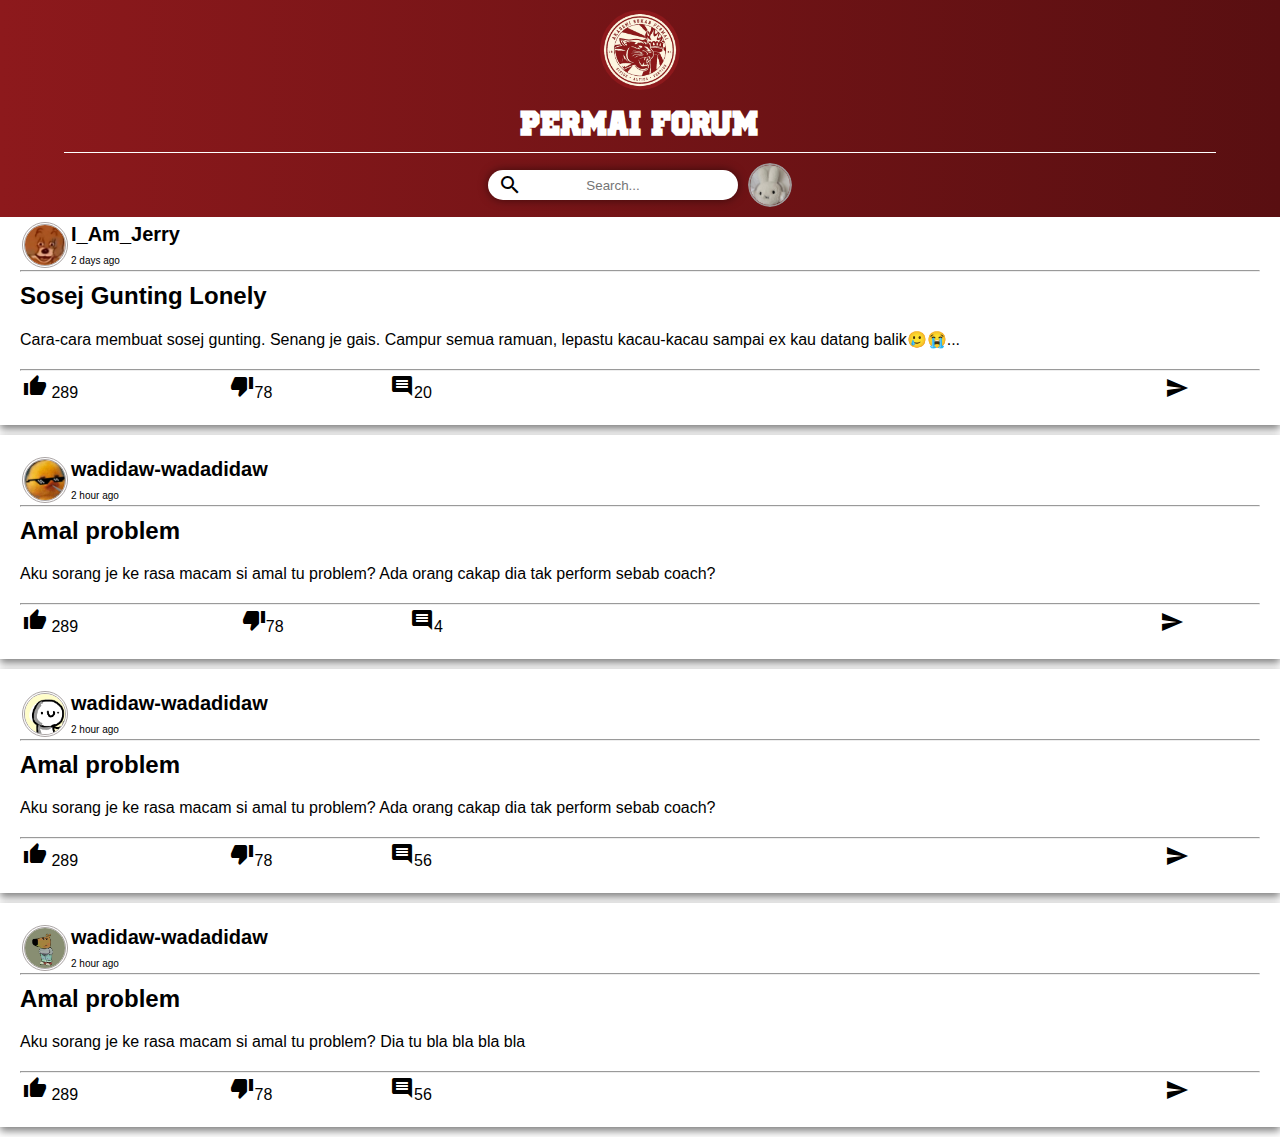
==== index.html @ 0f1b4bce "update" ====
<html>
    <head>
        <title>Akademi Sukan Permai Forum</title>
        <meta name="viewport" content="width=device-width, initial-scale=1.0">
        <meta charset="utf-8">
        <link rel="stylesheet" href="homepage.css">
        <link rel="stylesheet" href="https://fonts.googleapis.com/icon?family=Material+Icons">
    </head>
    
    <body>
        <header class="banner">

            <div class="banner_top">
                <img id="logo" src="./images/Logo Akademi Sukan Permai.png" alt="logo">
                <h1 id="site_name">Permai Forum</h1>
            </div>
            <div id="banner_divider_horizontal"></div>
            <!--div id="banner_divider_vertical"></div-->
            <div class="banner_bottom">
                <div id="banner_divider_vertical"></div>
                <i class="material-icons" id="search_icon">search</i>
                <input type="text" class="search_bar" placeholder="Search...">
                <img id="profile_pic" src="./images/profile pictures/bunny with headphones.jpg" alt="Profile Picture">
            </div>
        </header>
        
        <main class="cards">
            <div class="card">
                <div class="user_information">
                    <table>
                        <tr>
                            <td rowspan="2" colspan="1" id="user_post_icon"><img src="./images/profile pictures/jerry_what-the-fuck-face.jpg" alt="profile picture" id="user_post_icon"></td>
                            <td rowspan="1" colspan="2" id="username"><p>I_Am_Jerry</p></td>
                        </tr>
                        <tr>
                            <td rowspan="1" colspan="2" id="duration"><p>2 days ago</p></td>
                        </tr>

                    </table>
                </div>
                <hr>
                <div class="content_card">
                    <div class="topic">
                        <h2>Sosej Gunting Lonely</h2>
                    </div>
                    <div class="content">
                        <p>Cara-cara membuat sosej gunting. Senang je gais. Campur semua ramuan, lepastu kacau-kacau sampai ex kau datang balik🥲😭...</p>
                    </div>
                    <hr>
                    <div class="card_functions">
                        <div>
                            <table class="user_functions">
                                <tr id="user_functions">
                                    <td id="user_functions">
                                        <i class="material-icons">thumb_up</i>
                                        289
                                    </td>
                                    <td id="user_functions_button"><i class="material-icons">thumb_down</i>78</td>
                                    <td id="user_functions_button"><i class="material-icons">comment</i>20</td>
                                    <td id="user_functions_gap"></td>
                                    <td id="user_functions_button"><i class="material-icons">send</i></td>
                                </tr>
                            </table>
                        </div>
                    </div>
                </div>
            </div>

            <div class="card">
                <div class="user_information">
                    <table>
                        <tr>
                            <td rowspan="2" colspan="1" id="user_post_icon"><img src="./images/profile pictures/duck_smoking_weed.jpg" alt="profile picture" id="user_post_icon"></td>
                            <td rowspan="1" colspan="2" id="username"><p>wadidaw-wadadidaw</p></td>
                        </tr>
                        <tr>
                            <td rowspan="1" colspan="2" id="duration"><p>2 hour ago</p></td>
                        </tr>

                    </table>
                </div>
                <hr>
                <div class="content_card">
                    <div class="topic">
                        <h2>Amal problem</h2>
                    </div>
                    <div class="content">
                        <p>Aku sorang je ke rasa macam si amal tu problem? Ada orang cakap dia tak perform sebab coach?</p>
                    </div>
                    <hr>
                    <div class="card_functions">
                        <div>
                            <table class="user_functions">
                                <tr id="user_functions">
                                    <td id="user_functions">
                                        <i class="material-icons">thumb_up</i>
                                        289
                                    </td>
                                    <td id="user_functions_button"><i class="material-icons">thumb_down</i>78</td>
                                    <td id="user_functions_button"><a href="amal_problem.html"><i class="material-icons">comment</i></a>4</td>
                                    <td id="user_functions_gap"></td>
                                    <td id="user_functions_button"><i class="material-icons">send</i></td>
                                </tr>
                            </table>
                            
                            
                            
                            
                        </div>
                    </div>
                </div>
            </div>

            <div class="card">
                <div class="user_information">
                    <table>
                        <tr>
                            <td rowspan="2" colspan="1" id="user_post_icon"><img src="./images/profile pictures/doodle_stickman_smiling.png" alt="profile picture" id="user_post_icon"></td>
                            <td rowspan="1" colspan="2" id="username"><p>wadidaw-wadadidaw</p></td>
                        </tr>
                        <tr>
                            <td rowspan="1" colspan="2" id="duration"><p>2 hour ago</p></td>
                        </tr>

                    </table>
                </div>
                <hr>
                <div class="content_card">
                    <div class="topic">
                        <h2>Amal problem</h2>
                    </div>
                    <div class="content">
                        <p>Aku sorang je ke rasa macam si amal tu problem? Ada orang cakap dia tak perform sebab coach?</p>
                    </div>
                    <hr>
                    <div class="card_functions">
                        <div>
                            <table class="user_functions">
                                <tr id="user_functions">
                                    <td id="user_functions">
                                        <i class="material-icons">thumb_up</i>
                                        289
                                    </td>
                                    <td id="user_functions_button"><i class="material-icons">thumb_down</i>78</td>
                                    <td id="user_functions_button"><i class="material-icons">comment</i>56</td>
                                    <td id="user_functions_gap"></td>
                                    <td id="user_functions_button"><i class="material-icons">send</i></td>
                                </tr>
                            </table>
                            
                            
                            
                            
                        </div>
                    </div>
                </div>
            </div>

            <div class="card">
                <div class="user_information">
                    <table>
                        <tr>
                            <td rowspan="2" colspan="1" id="user_post_icon"><img src="./images/profile pictures/chill_guy.jpg" alt="profile picture" id="user_post_icon"></td>
                            <td rowspan="1" colspan="2" id="username"><p>wadidaw-wadadidaw</p></td>
                        </tr>
                        <tr>
                            <td rowspan="1" colspan="2" id="duration"><p>2 hour ago</p></td>
                        </tr>

                    </table>
                </div>
                <hr>
                <div class="content_card">
                    <div class="topic">
                        <h2>Amal problem</h2>
                    </div>
                    <div class="content">
                        <p>Aku sorang je ke rasa macam si amal tu problem? Dia tu bla bla bla bla</p>
                    </div>
                    <hr>
                    <div class="card_functions">
                        <div>
                            <table class="user_functions">
                                <tr id="user_functions">
                                    <td id="user_functions">
                                        <i class="material-icons">thumb_up</i>
                                        289
                                    </td>
                                    <td id="user_functions_button"><i class="material-icons">thumb_down</i>78</td>
                                    <td id="user_functions_button"><i class="material-icons">comment</i>56</td>
                                    <td id="user_functions_gap"></td>
                                    <td id="user_functions_button"><i class="material-icons">send</i></td>
                                </tr>
                            </table>
                            
                            
                            
                            
                        </div>
                    </div>
                </div>
            </div>

            
        </main>
    </body>
    <script src="animation.js"></script>
</html>
---- homepage.css ----
@font-face {
    font-family: 'old_school_united_regular';
    src: url(old_school_united_regular.ttf);
}

*{
    font-family: sans-serif;
    margin: 0;
}

body {
    margin: 0;
    padding-top: 100px; /* Adjust this value based on banner height */
    transition: padding-top 0.3s ease-in-out;
}

.material-icons {
    color: black;
    transition: transform 0.2s ease-in-out;
}
.material-icons:hover {
    transform: scale(1.2);
    color: #FFD700;
}

/*banner styling*/
/*
.banner{
    /*color: #8D191C;
    margin: 0 auto;
    /*font-size: 20px;
    /*text-align: center;
    display: inline-block;
    width: 100%;
    position: sticky;
    top: 0;
    /*background-color: #8D191C;
    background: linear-gradient(to right, #8D191C, #590F11);
    margin: auto;
}
*/

body.shrink-padding {
    padding-top: 60px; /* Smaller padding when banner is shrunk */
}

.banner {
    position: fixed;
    top: 0;
    width: 100%;
    background: linear-gradient(to right, #8D191C, #590F11);
    transition: all 0.3s ease-in-out;
    z-index: 1000;
    /*padding: 20px;*/
    display: flex;
    flex-direction: column;
    align-items: center;
    /*height: 120px; /* Expanded height */
    padding-bottom: 10px;
    padding-top: 10px;
    justify-content: center;
}

#banner_divider_horizontal {
    width: 90%;
    height: 1px;
    background-color: white; /* Change to desired color */
    margin-top: 10px;
    /*display: none; /* Initially hidden */
}

.banner #banner_divider_horizontal {
    display: block; /* Show when expanded */
}

.banner.shrink #banner_divider_horizontal{
    display: none;
}

#banner_divider_vertical{
    width: 1px;
    height: 45px;
    background-color: white;
    margin-right: 10px;
}

.banner #banner_divider_vertical {
    display: none;
}

.banner.shrink #banner_divider_vertical{
    display: block;
}





.banner.shrink {
    height: 60px;
    flex-direction: row;
    justify-content: flex-start;
    align-items: center;
    padding: 10px 20px;
    
}


/*
h1#header{
    font-family: 'old_school_united_regular';
    font-size: 40px;
    color: white;
    padding-left: 25px;
}
*/

/*
#logo{
    height: 80px;
    width: 80px;
    
    clip-path: circle(50%);

}
*/

#logo {
    height: 80px;
    width: 80px;
    clip-path: circle(50%);
    transition: all 0.3s ease-in-out;
    box-shadow: 0 0 20px black;
}
/*
#site_name{
    text-align: center;
}
*/
#site_name {
    display: flex;
    flex-direction: row; /* Default: Name stays in one line */
    align-items: center;
    font-size: 40px;
    text-align: center;
    transition: all 0.3s ease-in-out;
    font-family: 'old_school_united_regular';
    color: white;
    padding-top: 10px;
}

/* When the banner shrinks */
.banner.shrink {
    padding: 5px 10px;
    flex-direction: row;
    justify-content: space-between;
    padding-bottom: 10px;
}

.banner.shrink .banner-content {
    flex-direction: row;
    justify-content: left;
    align-items: center;
    text-align: left;
}

.banner.shrink .banner_top{
    display: flex;
    font-size: 10px;
    align-items: center;
}

.banner.shrink #logo {
    height: 50px;
    width: 50px;
    margin-right: 10px
}

.banner.shrink #site_name {
    display: flex;
    flex-direction: column; /* Stack the text vertically */
    /*text-align: left; /* Align text to the left */
    font-size: 25px; /* Reduce font size */
    /*line-height: 1.2; /* Adjust spacing */
    width: 80px;
    padding-top: 0;
    margin-right: 10px;
}
.banner_top{
    text-align: center;
}

.banner_bottom {
    display: flex;
    align-items: center;
    margin-top: 10px;
    transition: all 0.3s ease-in-out;
}

.banner.shrink .banner_bottom {
    margin-top: 0;
    position: absolute;
    right: 20px;
    top: 15px;
    display: flex;
    align-items: center;
}

p#banner{
    text-align: right;
    font-family: 'old_school_united_regular';
    
}

/*
.search_bar{
    width: 90%;
    height: 30px;
    box-shadow: 0 0 10px rgba(0,0,0,0.5);
    border-radius: 20px;
    background-color: rgb(192, 170, 170);
    vertical-align: bottom;
    margin: 10px auto 10px;
}
*/
.search_bar {
    width: 250px;
    height: 30px;
    border-radius: 15px;
    border: none;
    outline: none;
    box-shadow: 0 0 10px rgba(0,0,0,0.5);
    /*padding: 5px 10px;*/
    transition: all 0.3s ease-in-out;

}

.banner.shrink .search_bar {
    width: 150px;
    height: 25px;
    font-size: 14px;
    /*margin-left: 10px;*/
}

#profile_pic {
    height: 50px;
    width: 50px;
    clip-path: circle(50%);
    margin-left: 10px;
    transition: all 0.3s ease-in-out;
    border: 2px solid rgb(159, 150, 150);
    border-radius: 50%;
}

.banner.shrink #profile_pic {
    height: 40px;
    width: 40px;
}

input{
    border: hidden;
    text-align: center;
}

input::placeholder{
    text-align: center;
}

#search_icon{
    position: absolute;
    /*offset-position: normal;*/
    margin-left: 10px;
}

.input_field{
    text-align: center;
    width: 100%;
    outline: none;
}

.site_logo_and_name{
    /*float: left;*/
    /*height: 150px;*/
    width: 100%;
}

#profile_pic{
    /*float: right;*/
    width: 40px;
    height: 40px;
}

#banner_gap{
    width: 100%;
    
}

#account_profile_picture{
    width: 50px;
    height: 50px;
    border: 1px solid black;
    border-radius: 50%;
}

/*-----------------------------------------*/

/*post - card layout styling*/
.cards{
    transition: margin-top 0.3s ease-in-out;
    margin-top: 100px;
}

.cards.shrink-margin {
    margin-top: 80px;
}

/*
.card{
    padding: 10px;
    padding-bottom: 0;
    margin-top: 10px;
    margin-bottom: 0;
    /*border: 1px solid black;
    border-radius: 10px;
    box-shadow: 0 0 10px rgba(0,0,0,0.5);

}
*/

.card {
    background: white;
    /*border-radius: 12px;*/
    box-shadow: 0 4px 8px rgba(0, 0, 0, 0.5);
    padding: 20px;
    margin-bottom: 10px;
    transition: transform 0.2s ease-in-out;
}

.card:hover {
    transform: translateY(-5px);
    box-shadow: 0 6px 12px rgba(0, 0, 0, 0.3);
}

.content_card{
    margin-top: 10px;
    margin-bottom: 0;
}

h2{
    margin-top: 10px;
    margin-bottom: 10px;
}

.content{
    margin: 20px 0;
}

#user_icon{
    border: 3px solid;
    border-radius: 50%;
    font-size: 30px;
    
    /*clip-path: circle(50%);*/
}

#username{
    font-size: 20px;
    font-weight: bold;
    vertical-align: top;
}

#user_post_icon{
    vertical-align: top;
    width: 40px;
    height: 40px;
    /*clip-path: circle(50%);*/
    border: 1px solid rgb(170, 164, 164);
    border-radius: 50%;
}

#duration{
    font-size: 10px;
}

.user_functions{
    width: 100%;
}

#user_functions_button{
    max-width: 20%;
}

#user_functions_gap{
    width: 50%;
}

/*
table, tr, td{
    
    border : 1px solid;
    vertical-align: bottom;
}
*/



td{
    /*vertical-align: bottom;*/
    /*display: inline-block;*/
}
/*------------------------------------------------*/

/*-----------------comment section-----------------*/

.card_comments{
    padding: 10px;
    padding-bottom: 0;
    margin-top: 10px;
    margin-bottom: 0;
    /*border: 1px solid black;*/
    border-top: 1px solid;

    border-bottom: 1px solid;
    /*border-radius: 10px;*/
    /*box-shadow: 0 0 10px rgba(0,0,0,0.5);*/

}

#comment_heading{
    text-align: center;
}

.comments{
    margin: 10px;
    align-items: center;
}

.comment_box{
    box-shadow: 0 0 10px rgba(0,0,0,0.5);
    margin-top: 10px;
    margin-bottom: 10px;
    border-radius: 10px;
    padding: 10px;
}

p#comment_content{
    margin-top: 20px;
    margin-bottom: 10px
}
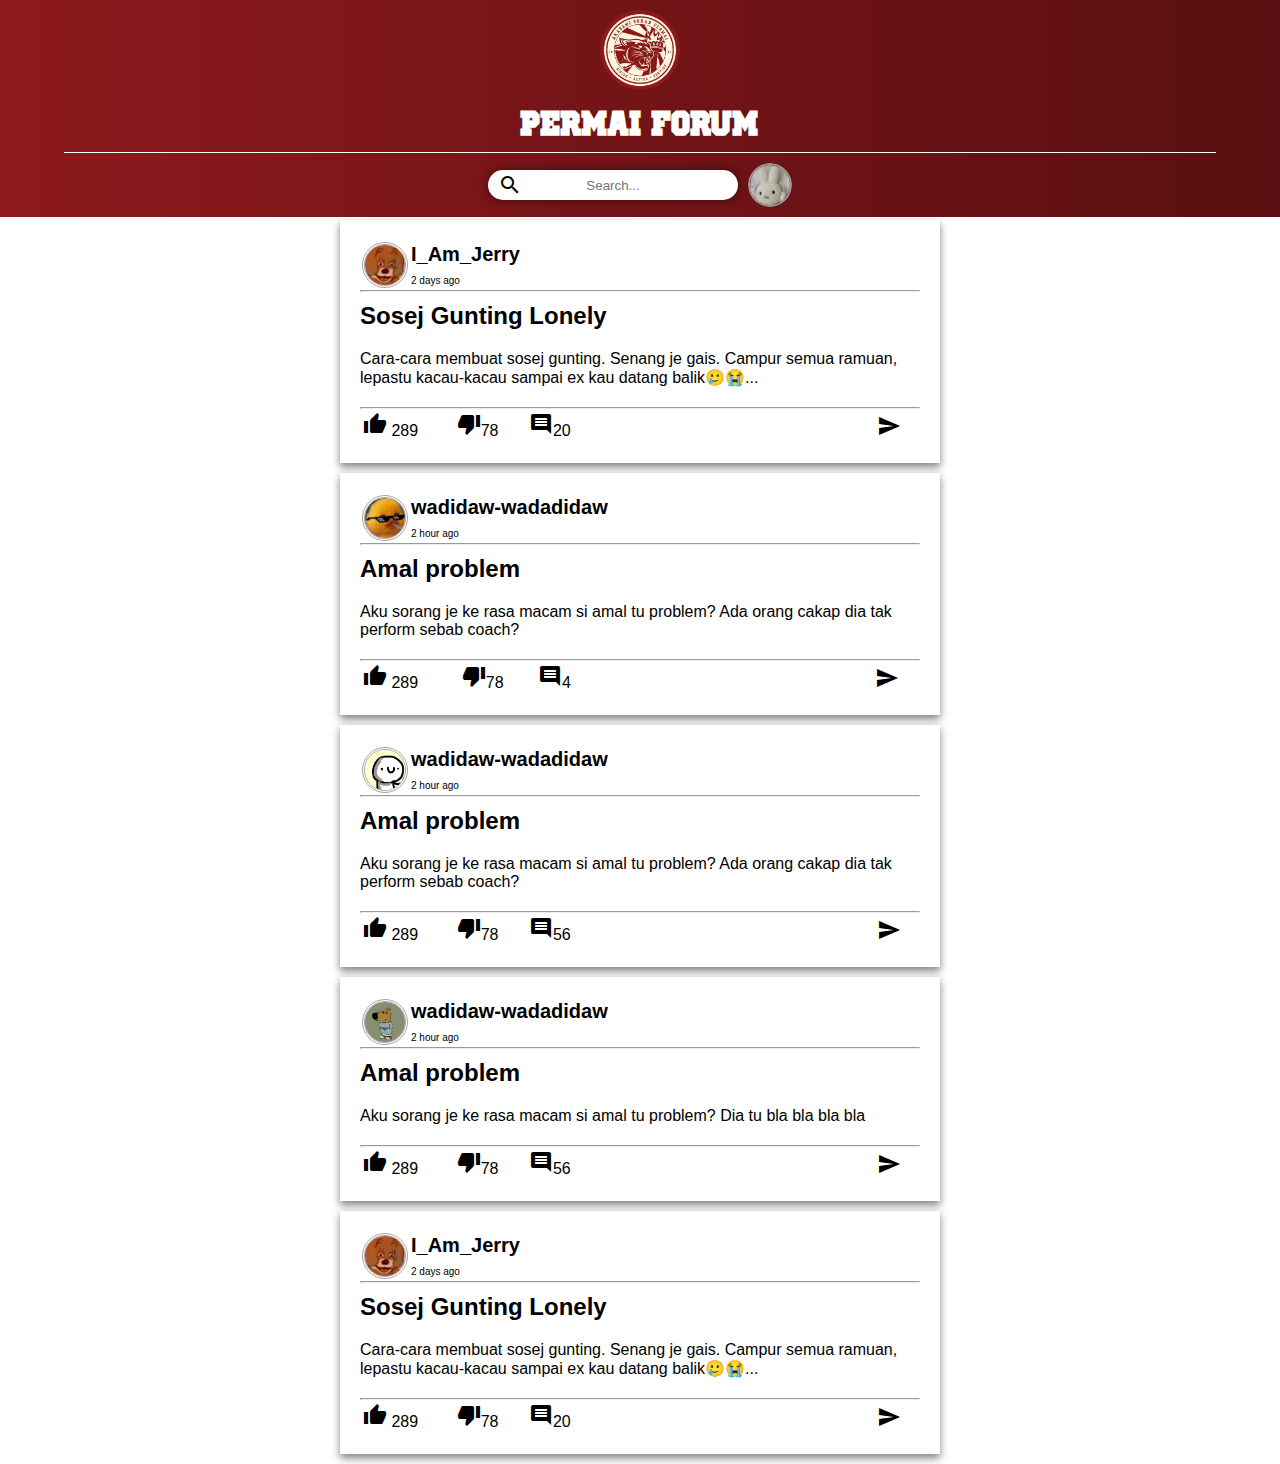
==== commit 9bf4fb23: "update" ====
--- a/index.html
+++ b/index.html
@@ -13,11 +13,11 @@
             <div class="banner_top">
                 <img id="logo" src="./images/Logo Akademi Sukan Permai.png" alt="logo">
                 <h1 id="site_name">Permai Forum</h1>
+                <div id="banner_divider_vertical"></div>
             </div>
             <div id="banner_divider_horizontal"></div>
             <!--div id="banner_divider_vertical"></div-->
             <div class="banner_bottom">
-                <div id="banner_divider_vertical"></div>
                 <i class="material-icons" id="search_icon">search</i>
                 <input type="text" class="search_bar" placeholder="Search...">
                 <img id="profile_pic" src="./images/profile pictures/bunny with headphones.jpg" alt="Profile Picture">
@@ -201,7 +201,46 @@
                 </div>
             </div>
 
-            
+            <div class="card">
+                <div class="user_information">
+                    <table>
+                        <tr>
+                            <td rowspan="2" colspan="1" id="user_post_icon"><img src="./images/profile pictures/jerry_what-the-fuck-face.jpg" alt="profile picture" id="user_post_icon"></td>
+                            <td rowspan="1" colspan="2" id="username"><p>I_Am_Jerry</p></td>
+                        </tr>
+                        <tr>
+                            <td rowspan="1" colspan="2" id="duration"><p>2 days ago</p></td>
+                        </tr>
+
+                    </table>
+                </div>
+                <hr>
+                <div class="content_card">
+                    <div class="topic">
+                        <h2>Sosej Gunting Lonely</h2>
+                    </div>
+                    <div class="content">
+                        <p>Cara-cara membuat sosej gunting. Senang je gais. Campur semua ramuan, lepastu kacau-kacau sampai ex kau datang balik🥲😭...</p>
+                    </div>
+                    <hr>
+                    <div class="card_functions">
+                        <div>
+                            <table class="user_functions">
+                                <tr id="user_functions">
+                                    <td id="user_functions">
+                                        <i class="material-icons">thumb_up</i>
+                                        289
+                                    </td>
+                                    <td id="user_functions_button"><i class="material-icons">thumb_down</i>78</td>
+                                    <td id="user_functions_button"><i class="material-icons">comment</i>20</td>
+                                    <td id="user_functions_gap"></td>
+                                    <td id="user_functions_button"><i class="material-icons">send</i></td>
+                                </tr>
+                            </table>
+                        </div>
+                    </div>
+                </div>
+            </div>
         </main>
     </body>
     <script src="animation.js"></script>
--- a/homepage.css
+++ b/homepage.css
@@ -79,7 +79,7 @@
 
 #banner_divider_vertical{
     width: 1px;
-    height: 45px;
+    height: 60px;
     background-color: white;
     margin-right: 10px;
 }
@@ -307,12 +307,13 @@
 /*post - card layout styling*/
 .cards{
     transition: margin-top 0.3s ease-in-out;
-    margin-top: 100px;
-}
-
-.cards.shrink-margin {
-    margin-top: 80px;
-}
+    margin-top: 120px;
+    margin-left: auto;
+    margin-right: auto;
+    max-width: 600px;
+}
+
+
 
 /*
 .card{
@@ -426,24 +427,112 @@
 
 }
 
+.cards.shrink-margin{
+    position: fixed;
+    top: 10px;
+    margin-top: 60px;
+    background-color: white;
+    z-index: 1000;
+}
+
+.card#comment_section{
+    margin-bottom: 0;
+    position: relative;
+    /*padding-left: 20px;  /* Spacing for the vertical line */
+    /*border-left: 3px solid gray; /* Vertical line from post */
+    overflow-y:scroll;
+    background-color: white;
+}
+
 #comment_heading{
     text-align: center;
+    box-shadow: 0px 15px 20px rgba(100,100,100,0.5);
+    background-color: white;
+    padding: 10px;
 }
 
 .comments{
     margin: 10px;
-    align-items: center;
+    margin-top: 0;
+    margin-bottom: 60px;
+    align-items: center;
+    max-height: 100%;
+    overflow-y: auto;
+    
 }
 
 .comment_box{
-    box-shadow: 0 0 10px rgba(0,0,0,0.5);
-    margin-top: 10px;
-    margin-bottom: 10px;
+    /*box-shadow: 0 0 10px rgba(0,0,0,0.5);*/
+    /*margin-top: 10px;*/
+    /*margin-bottom: 10px;*/
     border-radius: 10px;
     padding: 10px;
+    position: relative;
+    margin-left: 20px;
+    /*padding-left: 20px;*/
+}
+
+.comment_border{
+    box-shadow: 0 0 20px rgba(100,100,100,0.5);
+    border-radius: 20px;
+    padding: 20px;
+}
+
+/* Vertical line connecting comments */
+.comment_box::before {
+    content: "";
+    position: absolute;
+    left: -20px;
+    top: 0;
+    width: 2px;
+    height: 100%;
+    background-color: gray;
+}
+
+/* Horizontal branch line from the vertical line to comment */
+.comment_box::after {
+    content: "";
+    position: absolute;
+    left: -20px;
+    top: 50px; /* Adjust to align with the username */
+    width: 30px;
+    height: 2px;
+    background-color: gray;
 }
 
 p#comment_content{
     margin-top: 20px;
     margin-bottom: 10px
+}
+
+.comment_input {
+    position: fixed;  /* Sticks it to the bottom */
+    bottom: 0;        /* Aligns it to the bottom of the screen */
+    left: 0;          /* Ensures it starts from the left */
+    width: 100%;      /* Full width */
+    /*display: flex;*/
+    background-color: white;  /* Keeps background visible */
+    padding: 10px;
+    box-shadow: 0 -2px 5px rgba(0,0,0,0.1); /* Adds shadow for better visibility */
+    align-items: center;
+    text-align: center;
+}
+
+#comment_input_box {
+    flex: 1;
+    padding: 10px;
+    border-radius: 5px;
+    border: 1px solid gray;
+    outline: none;
+    width: 70%;
+}
+
+button#post_comment {
+    padding: 10px;
+    background-color: #8D191C;
+    color: white;
+    border: none;
+    border-radius: 5px;
+    cursor: pointer;
+    width: 20%;
 }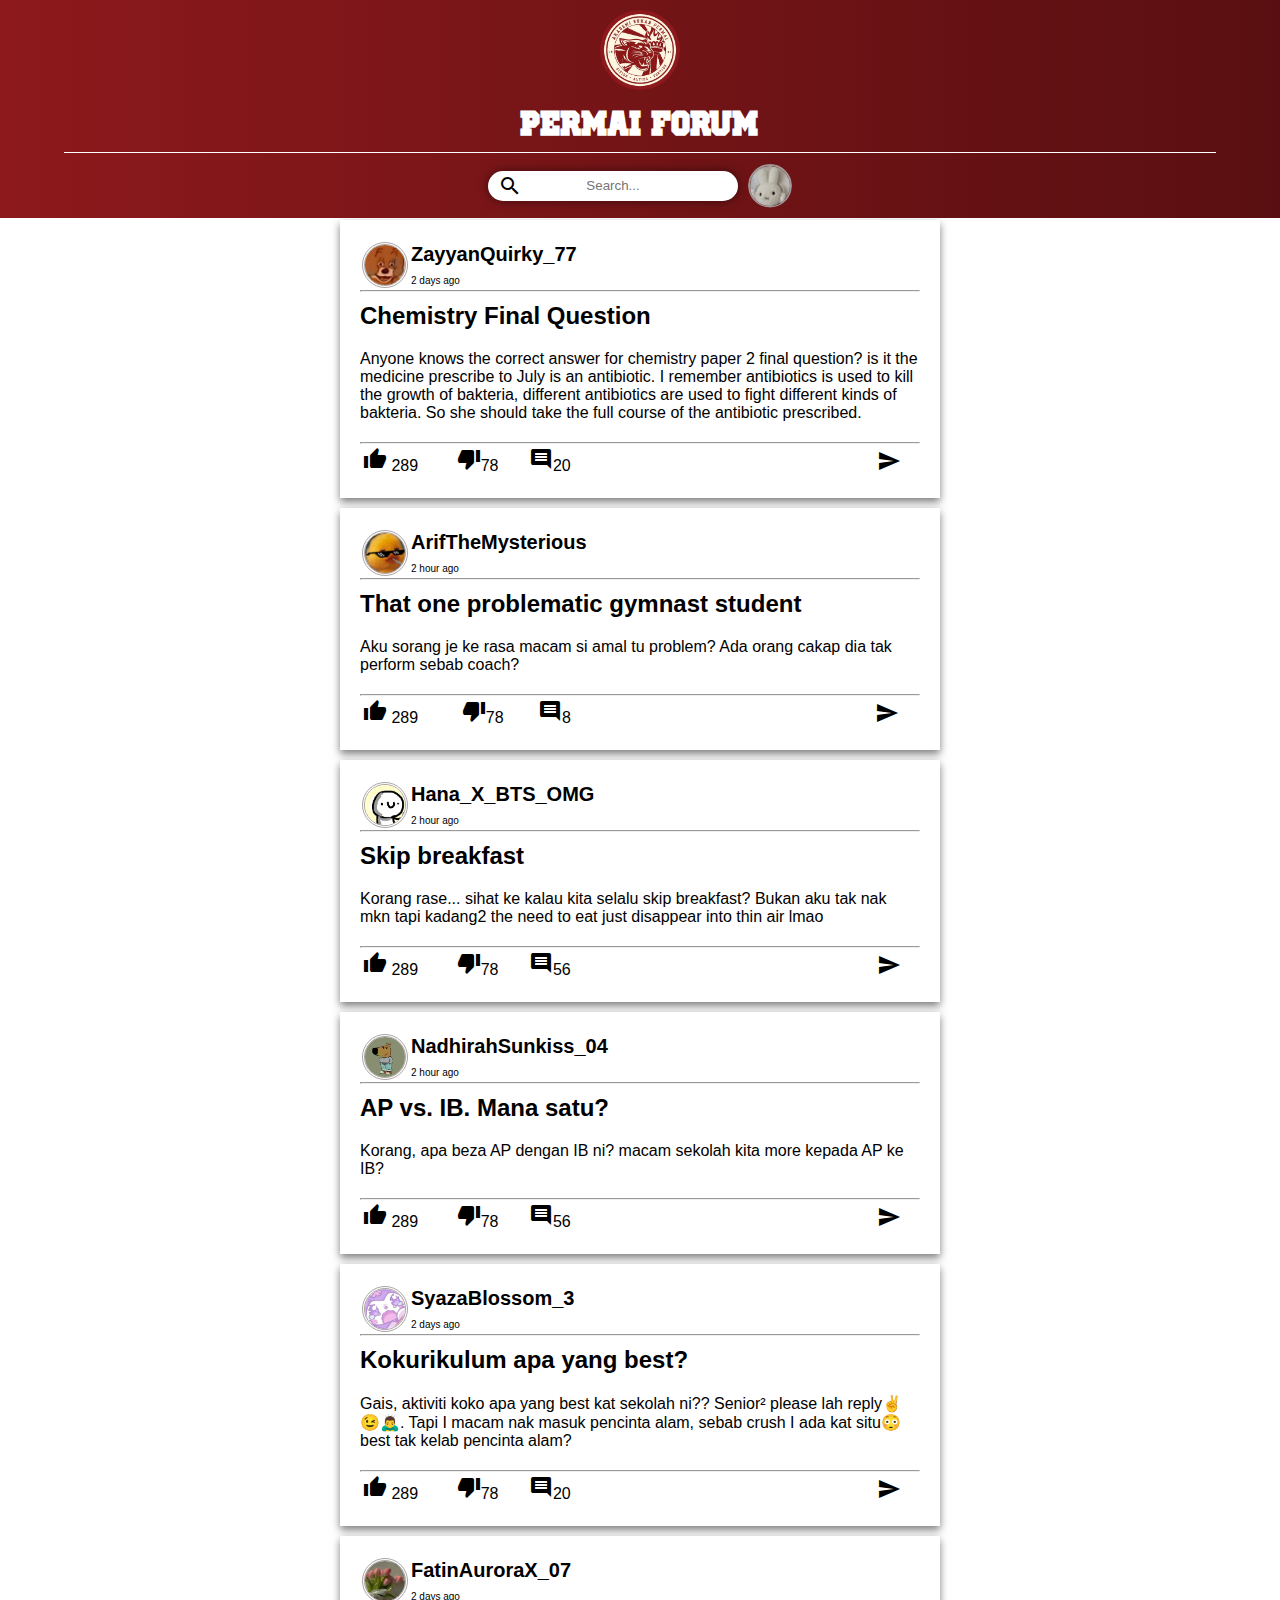
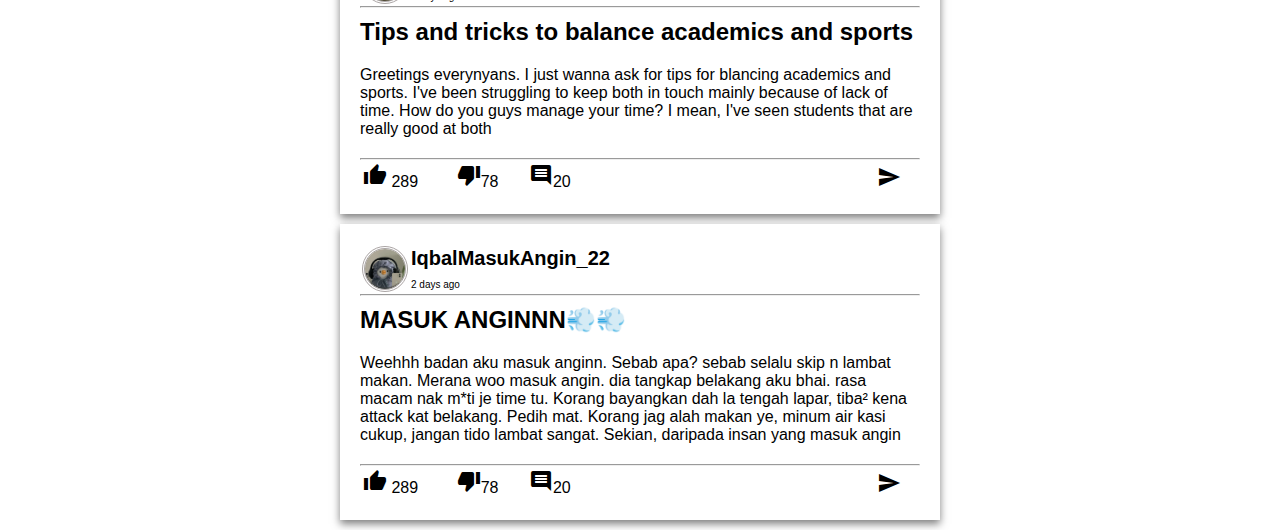
==== commit 3f106435: "update" ====
--- a/index.html
+++ b/index.html
@@ -13,7 +13,7 @@
             <div class="banner_top">
                 <img id="logo" src="./images/Logo Akademi Sukan Permai.png" alt="logo">
                 <h1 id="site_name">Permai Forum</h1>
-                <div id="banner_divider_vertical"></div>
+                <!--div id="banner_divider_vertical"></div-->
             </div>
             <div id="banner_divider_horizontal"></div>
             <!--div id="banner_divider_vertical"></div-->
@@ -21,6 +21,7 @@
                 <i class="material-icons" id="search_icon">search</i>
                 <input type="text" class="search_bar" placeholder="Search...">
                 <img id="profile_pic" src="./images/profile pictures/bunny with headphones.jpg" alt="Profile Picture">
+                <i class="material-icons" id="hamburger_menu">menu</i>
             </div>
         </header>
         
@@ -30,7 +31,7 @@
                     <table>
                         <tr>
                             <td rowspan="2" colspan="1" id="user_post_icon"><img src="./images/profile pictures/jerry_what-the-fuck-face.jpg" alt="profile picture" id="user_post_icon"></td>
-                            <td rowspan="1" colspan="2" id="username"><p>I_Am_Jerry</p></td>
+                            <td rowspan="1" colspan="2" id="username"><p>ZayyanQuirky_77</p></td>
                         </tr>
                         <tr>
                             <td rowspan="1" colspan="2" id="duration"><p>2 days ago</p></td>
@@ -41,10 +42,12 @@
                 <hr>
                 <div class="content_card">
                     <div class="topic">
-                        <h2>Sosej Gunting Lonely</h2>
-                    </div>
-                    <div class="content">
-                        <p>Cara-cara membuat sosej gunting. Senang je gais. Campur semua ramuan, lepastu kacau-kacau sampai ex kau datang balik🥲😭...</p>
+                        <h2>Chemistry Final Question</h2>
+                    </div>
+                    <div class="content">
+                        <p>
+                            Anyone knows the correct answer for chemistry paper 2 final question? is it the medicine prescribe to July is an antibiotic. I remember antibiotics is used to kill the growth of bakteria, different antibiotics are used to fight different kinds of bakteria. So she should take the full course of the antibiotic prescribed. 
+                        </p>
                     </div>
                     <hr>
                     <div class="card_functions">
@@ -71,7 +74,7 @@
                     <table>
                         <tr>
                             <td rowspan="2" colspan="1" id="user_post_icon"><img src="./images/profile pictures/duck_smoking_weed.jpg" alt="profile picture" id="user_post_icon"></td>
-                            <td rowspan="1" colspan="2" id="username"><p>wadidaw-wadadidaw</p></td>
+                            <td rowspan="1" colspan="2" id="username"><p>ArifTheMysterious</p></td>
                         </tr>
                         <tr>
                             <td rowspan="1" colspan="2" id="duration"><p>2 hour ago</p></td>
@@ -82,7 +85,7 @@
                 <hr>
                 <div class="content_card">
                     <div class="topic">
-                        <h2>Amal problem</h2>
+                        <h2>That one problematic gymnast student</h2>
                     </div>
                     <div class="content">
                         <p>Aku sorang je ke rasa macam si amal tu problem? Ada orang cakap dia tak perform sebab coach?</p>
@@ -97,7 +100,7 @@
                                         289
                                     </td>
                                     <td id="user_functions_button"><i class="material-icons">thumb_down</i>78</td>
-                                    <td id="user_functions_button"><a href="amal_problem.html"><i class="material-icons">comment</i></a>4</td>
+                                    <td id="user_functions_button"><a href="amal_problem.html"><i class="material-icons">comment</i></a>8</td>
                                     <td id="user_functions_gap"></td>
                                     <td id="user_functions_button"><i class="material-icons">send</i></td>
                                 </tr>
@@ -116,7 +119,7 @@
                     <table>
                         <tr>
                             <td rowspan="2" colspan="1" id="user_post_icon"><img src="./images/profile pictures/doodle_stickman_smiling.png" alt="profile picture" id="user_post_icon"></td>
-                            <td rowspan="1" colspan="2" id="username"><p>wadidaw-wadadidaw</p></td>
+                            <td rowspan="1" colspan="2" id="username"><p>Hana_X_BTS_OMG</p></td>
                         </tr>
                         <tr>
                             <td rowspan="1" colspan="2" id="duration"><p>2 hour ago</p></td>
@@ -127,10 +130,12 @@
                 <hr>
                 <div class="content_card">
                     <div class="topic">
-                        <h2>Amal problem</h2>
-                    </div>
-                    <div class="content">
-                        <p>Aku sorang je ke rasa macam si amal tu problem? Ada orang cakap dia tak perform sebab coach?</p>
+                        <h2>Skip breakfast</h2>
+                    </div>
+                    <div class="content">
+                        <p>
+                            Korang rase... sihat ke kalau kita selalu skip breakfast? Bukan aku tak nak mkn tapi kadang2 the need to eat just disappear into thin air lmao
+                        </p>
                     </div>
                     <hr>
                     <div class="card_functions">
@@ -161,7 +166,7 @@
                     <table>
                         <tr>
                             <td rowspan="2" colspan="1" id="user_post_icon"><img src="./images/profile pictures/chill_guy.jpg" alt="profile picture" id="user_post_icon"></td>
-                            <td rowspan="1" colspan="2" id="username"><p>wadidaw-wadadidaw</p></td>
+                            <td rowspan="1" colspan="2" id="username"><p>NadhirahSunkiss_04</p></td>
                         </tr>
                         <tr>
                             <td rowspan="1" colspan="2" id="duration"><p>2 hour ago</p></td>
@@ -172,10 +177,12 @@
                 <hr>
                 <div class="content_card">
                     <div class="topic">
-                        <h2>Amal problem</h2>
-                    </div>
-                    <div class="content">
-                        <p>Aku sorang je ke rasa macam si amal tu problem? Dia tu bla bla bla bla</p>
+                        <h2>AP vs. IB. Mana satu?</h2>
+                    </div>
+                    <div class="content">
+                        <p>
+                            Korang, apa beza AP dengan IB ni? macam sekolah kita more kepada AP ke IB?
+                        </p>
                     </div>
                     <hr>
                     <div class="card_functions">
@@ -205,8 +212,8 @@
                 <div class="user_information">
                     <table>
                         <tr>
-                            <td rowspan="2" colspan="1" id="user_post_icon"><img src="./images/profile pictures/jerry_what-the-fuck-face.jpg" alt="profile picture" id="user_post_icon"></td>
-                            <td rowspan="1" colspan="2" id="username"><p>I_Am_Jerry</p></td>
+                            <td rowspan="2" colspan="1" id="user_post_icon"><img src="./images/profile pictures/cat_creature_crying.jpg" alt="profile picture" id="user_post_icon"></td>
+                            <td rowspan="1" colspan="2" id="username"><p>SyazaBlossom_3</p></td>
                         </tr>
                         <tr>
                             <td rowspan="1" colspan="2" id="duration"><p>2 days ago</p></td>
@@ -217,10 +224,96 @@
                 <hr>
                 <div class="content_card">
                     <div class="topic">
-                        <h2>Sosej Gunting Lonely</h2>
-                    </div>
-                    <div class="content">
-                        <p>Cara-cara membuat sosej gunting. Senang je gais. Campur semua ramuan, lepastu kacau-kacau sampai ex kau datang balik🥲😭...</p>
+                        <h2>Kokurikulum apa yang best?</h2>
+                    </div>
+                    <div class="content">
+                        <p>Gais, aktiviti koko apa yang best kat sekolah ni?? Senior² please lah reply✌️😉🙇‍♂️. Tapi I macam nak masuk pencinta alam, sebab crush I ada kat situ😳best tak kelab pencinta alam?</p>
+                    </div>
+                    <hr>
+                    <div class="card_functions">
+                        <div>
+                            <table class="user_functions">
+                                <tr id="user_functions">
+                                    <td id="user_functions">
+                                        <i class="material-icons">thumb_up</i>
+                                        289
+                                    </td>
+                                    <td id="user_functions_button"><i class="material-icons">thumb_down</i>78</td>
+                                    <td id="user_functions_button"><i class="material-icons">comment</i>20</td>
+                                    <td id="user_functions_gap"></td>
+                                    <td id="user_functions_button"><i class="material-icons">send</i></td>
+                                </tr>
+                            </table>
+                        </div>
+                    </div>
+                </div>
+            </div>
+
+            <div class="card">
+                <div class="user_information">
+                    <table>
+                        <tr>
+                            <td rowspan="2" colspan="1" id="user_post_icon"><img src="./images/profile pictures/pink_flower.jpg" alt="profile picture" id="user_post_icon"></td>
+                            <td rowspan="1" colspan="2" id="username"><p>FatinAuroraX_07</p></td>
+                        </tr>
+                        <tr>
+                            <td rowspan="1" colspan="2" id="duration"><p>2 days ago</p></td>
+                        </tr>
+
+                    </table>
+                </div>
+                <hr>
+                <div class="content_card">
+                    <div class="topic">
+                        <h2>Tips and tricks to balance academics and sports</h2>
+                    </div>
+                    <div class="content">
+                        <p>
+                            Greetings everynyans. I just wanna ask for tips for blancing academics and sports. I've been struggling to keep both in touch mainly because of lack of time. How do you guys manage your time? I mean, I've seen students that are really good at both
+                        </p>
+                    </div>
+                    <hr>
+                    <div class="card_functions">
+                        <div>
+                            <table class="user_functions">
+                                <tr id="user_functions">
+                                    <td id="user_functions">
+                                        <i class="material-icons">thumb_up</i>
+                                        289
+                                    </td>
+                                    <td id="user_functions_button"><i class="material-icons">thumb_down</i>78</td>
+                                    <td id="user_functions_button"><i class="material-icons">comment</i>20</td>
+                                    <td id="user_functions_gap"></td>
+                                    <td id="user_functions_button"><i class="material-icons">send</i></td>
+                                </tr>
+                            </table>
+                        </div>
+                    </div>
+                </div>
+            </div>
+
+            <div class="card">
+                <div class="user_information">
+                    <table>
+                        <tr>
+                            <td rowspan="2" colspan="1" id="user_post_icon"><img src="./images/profile pictures/penguin_hoodie_headphone_selfie.jpg" alt="profile picture" id="user_post_icon"></td>
+                            <td rowspan="1" colspan="2" id="username"><p>IqbalMasukAngin_22</p></td>
+                        </tr>
+                        <tr>
+                            <td rowspan="1" colspan="2" id="duration"><p>2 days ago</p></td>
+                        </tr>
+
+                    </table>
+                </div>
+                <hr>
+                <div class="content_card">
+                    <div class="topic">
+                        <h2>MASUK ANGINNN💨💨</h2>
+                    </div>
+                    <div class="content">
+                        <p>
+                            Weehhh badan aku masuk anginn. Sebab apa? sebab selalu skip n lambat makan. Merana woo masuk angin. dia tangkap belakang aku bhai. rasa macam nak m*ti je time tu. Korang bayangkan dah la tengah lapar, tiba² kena attack kat belakang. Pedih mat. Korang jag alah makan ye, minum air kasi cukup, jangan tido lambat sangat. Sekian, daripada insan yang masuk angin
+                        </p>
                     </div>
                     <hr>
                     <div class="card_functions">
--- a/homepage.css
+++ b/homepage.css
@@ -50,7 +50,7 @@
     width: 100%;
     background: linear-gradient(to right, #8D191C, #590F11);
     transition: all 0.3s ease-in-out;
-    z-index: 1000;
+    /*z-index: 1000;*/
     /*padding: 20px;*/
     display: flex;
     flex-direction: column;
@@ -59,6 +59,7 @@
     padding-bottom: 10px;
     padding-top: 10px;
     justify-content: center;
+    z-index: 1100;
 }
 
 #banner_divider_horizontal {
@@ -180,9 +181,9 @@
     display: flex;
     flex-direction: column; /* Stack the text vertically */
     /*text-align: left; /* Align text to the left */
-    font-size: 25px; /* Reduce font size */
+    font-size: 40px; /* Reduce font size */
     /*line-height: 1.2; /* Adjust spacing */
-    width: 80px;
+    /*width: 80px;*/
     padding-top: 0;
     margin-right: 10px;
 }
@@ -195,6 +196,7 @@
     align-items: center;
     margin-top: 10px;
     transition: all 0.3s ease-in-out;
+    height: 45px;
 }
 
 .banner.shrink .banner_bottom {
@@ -204,6 +206,22 @@
     top: 15px;
     display: flex;
     align-items: center;
+}
+
+.banner.shrink .banner_bottom .search_bar,
+.banner.shrink .banner_bottom #profile_pic,
+.banner.shrink .banner_bottom #search_icon,
+.banner .banner_bottom #hamburger_menu{
+    display: none;
+}
+
+.banner.shrink .banner_bottom #hamburger_menu{
+    display: flex;
+}
+
+#hamburger_menu{
+    font-size: 40px;
+    margin-right: 10px;
 }
 
 p#banner{
@@ -311,6 +329,7 @@
     margin-left: auto;
     margin-right: auto;
     max-width: 600px;
+    
 }
 
 
@@ -428,8 +447,8 @@
 }
 
 .cards.shrink-margin{
-    position: fixed;
-    top: 10px;
+    /*position: sticky;*/
+    top: 70px;
     margin-top: 60px;
     background-color: white;
     z-index: 1000;
@@ -440,23 +459,23 @@
     position: relative;
     /*padding-left: 20px;  /* Spacing for the vertical line */
     /*border-left: 3px solid gray; /* Vertical line from post */
-    overflow-y:scroll;
+    /*overflow-y:scroll;*/
     background-color: white;
 }
 
 #comment_heading{
     text-align: center;
-    box-shadow: 0px 15px 20px rgba(100,100,100,0.5);
+    /*box-shadow: 0px 15px 20px rgba(100,100,100,0.5);*/
     background-color: white;
     padding: 10px;
 }
 
 .comments{
-    margin: 10px;
+    /*margin: 10px;*/
     margin-top: 0;
     margin-bottom: 60px;
     align-items: center;
-    max-height: 100%;
+    /*max-height: 1000px;*/
     overflow-y: auto;
     
 }
@@ -466,9 +485,12 @@
     /*margin-top: 10px;*/
     /*margin-bottom: 10px;*/
     border-radius: 10px;
-    padding: 10px;
+    padding-top: 5px;
+    padding-bottom: 5px;
+    padding-left: 10px;
+    padding-right: 10px;
     position: relative;
-    margin-left: 20px;
+    /*margin-left: 20px;*/
     /*padding-left: 20px;*/
 }
 
@@ -479,7 +501,7 @@
 }
 
 /* Vertical line connecting comments */
-.comment_box::before {
+/*.comment_box::before {
     content: "";
     position: absolute;
     left: -20px;
@@ -488,17 +510,18 @@
     height: 100%;
     background-color: gray;
 }
+    */
 
 /* Horizontal branch line from the vertical line to comment */
-.comment_box::after {
+/*.comment_box::after {
     content: "";
     position: absolute;
     left: -20px;
-    top: 50px; /* Adjust to align with the username */
+    top: 50px; /* Adjust to align with the username 
     width: 30px;
     height: 2px;
     background-color: gray;
-}
+}*/
 
 p#comment_content{
     margin-top: 20px;
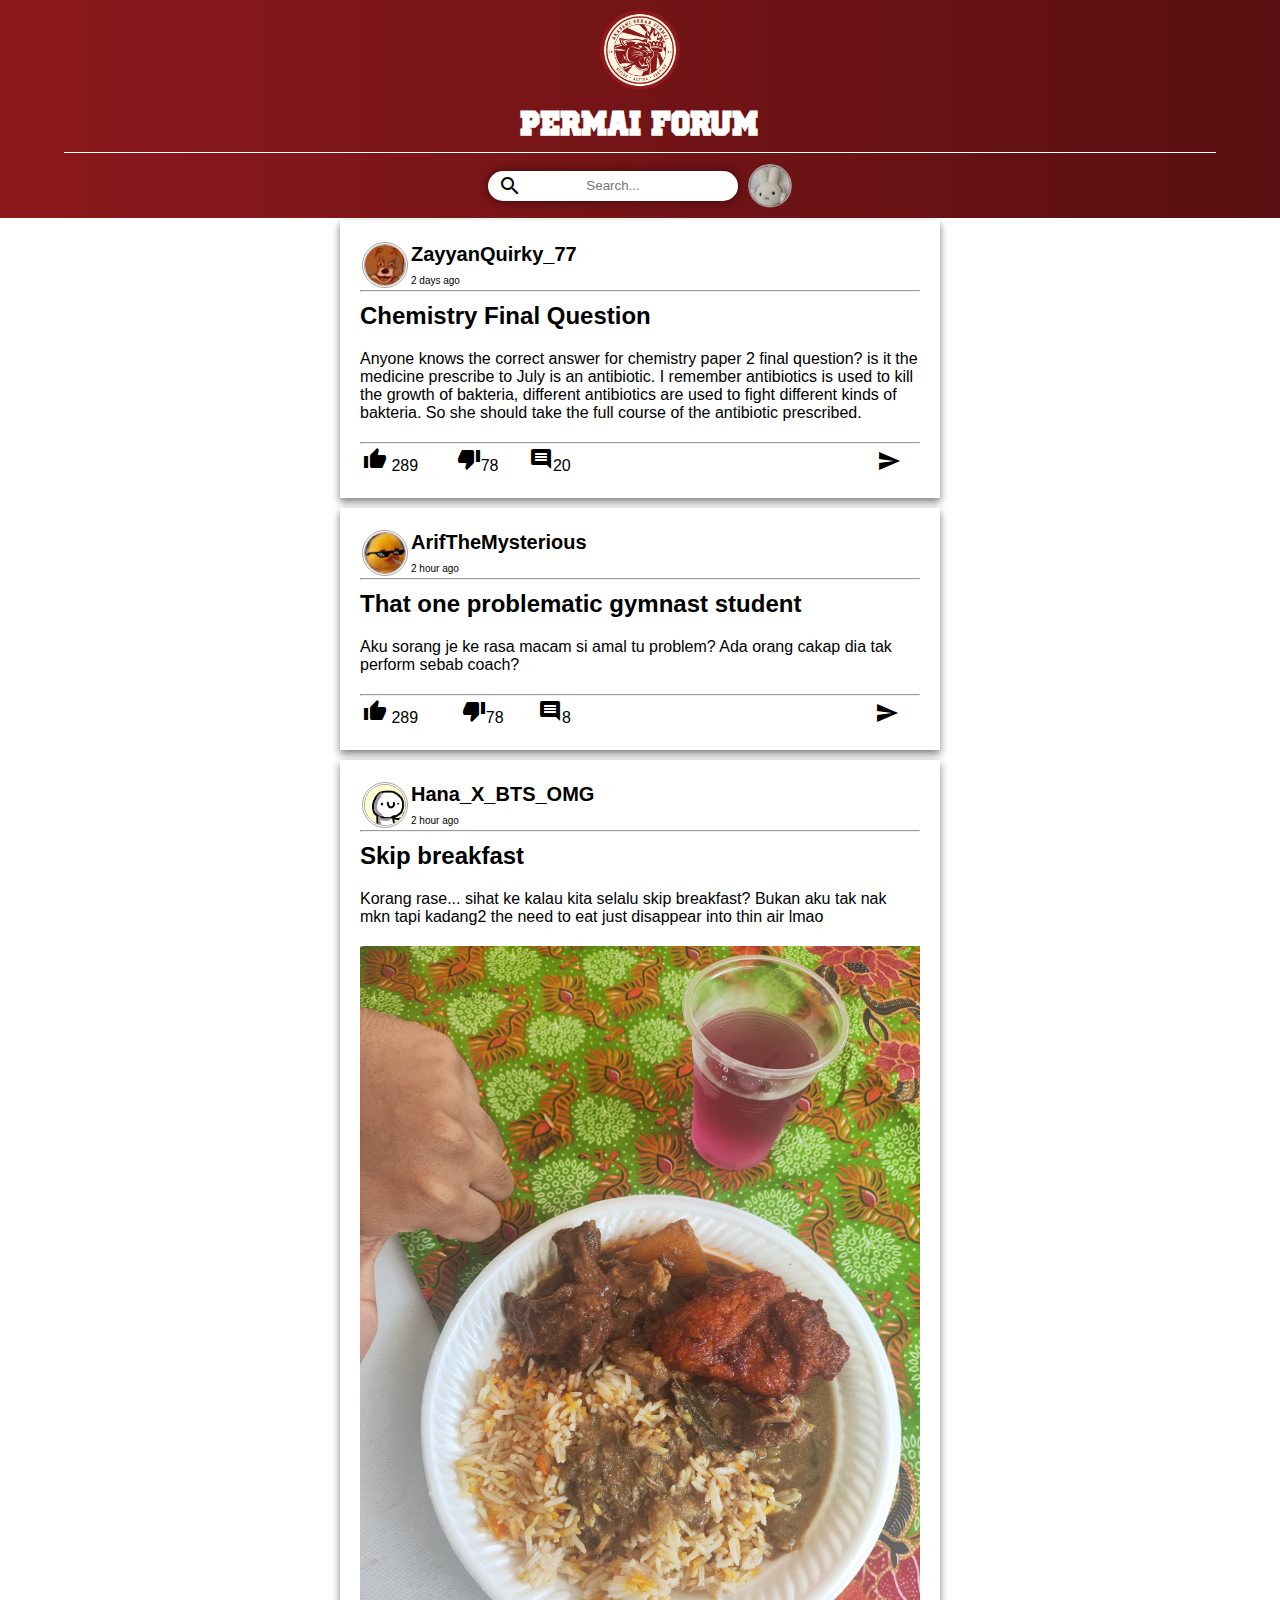
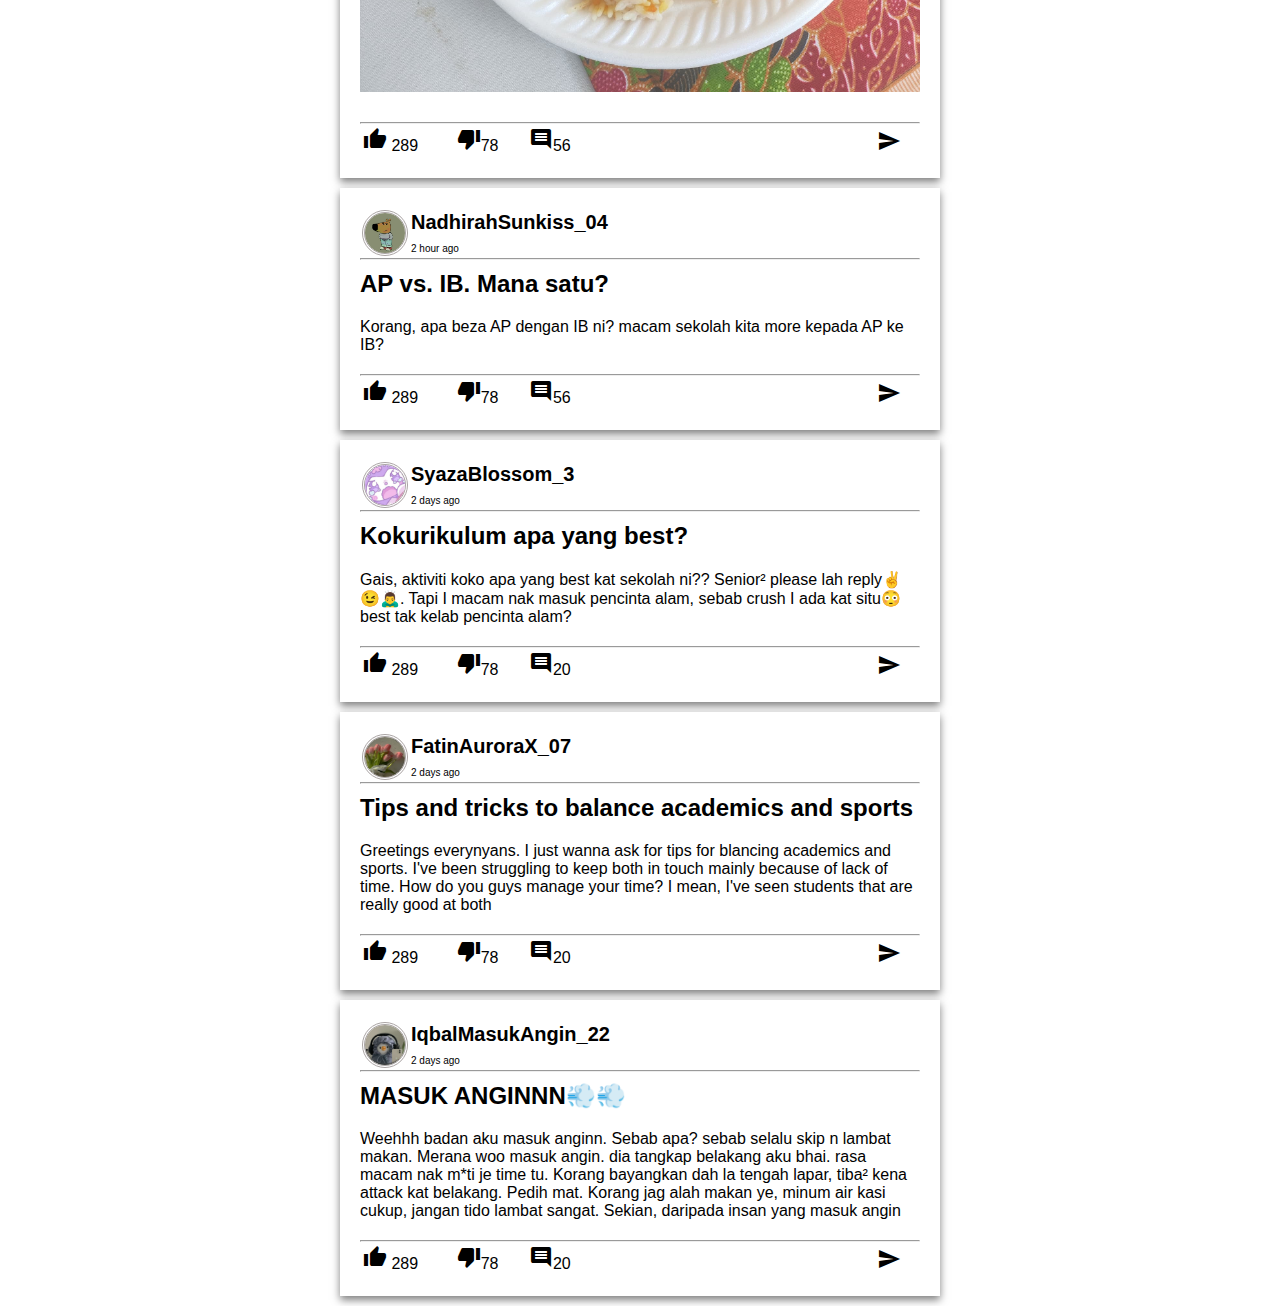
==== commit 8011ea56: "update" ====
--- a/index.html
+++ b/index.html
@@ -136,6 +136,7 @@
                         <p>
                             Korang rase... sihat ke kalau kita selalu skip breakfast? Bukan aku tak nak mkn tapi kadang2 the need to eat just disappear into thin air lmao
                         </p>
+                        <img src="./images/post pictures/IMG-20250125-WA0000.jpg" alt="">
                     </div>
                     <hr>
                     <div class="card_functions">
--- a/homepage.css
+++ b/homepage.css
@@ -222,6 +222,7 @@
 #hamburger_menu{
     font-size: 40px;
     margin-right: 10px;
+    color: white;
 }
 
 p#banner{
@@ -373,6 +374,12 @@
 
 .content{
     margin: 20px 0;
+}
+
+.content img{
+    width: 100%;
+    margin-top: 20px;
+    margin-bottom: 10px;
 }
 
 #user_icon{
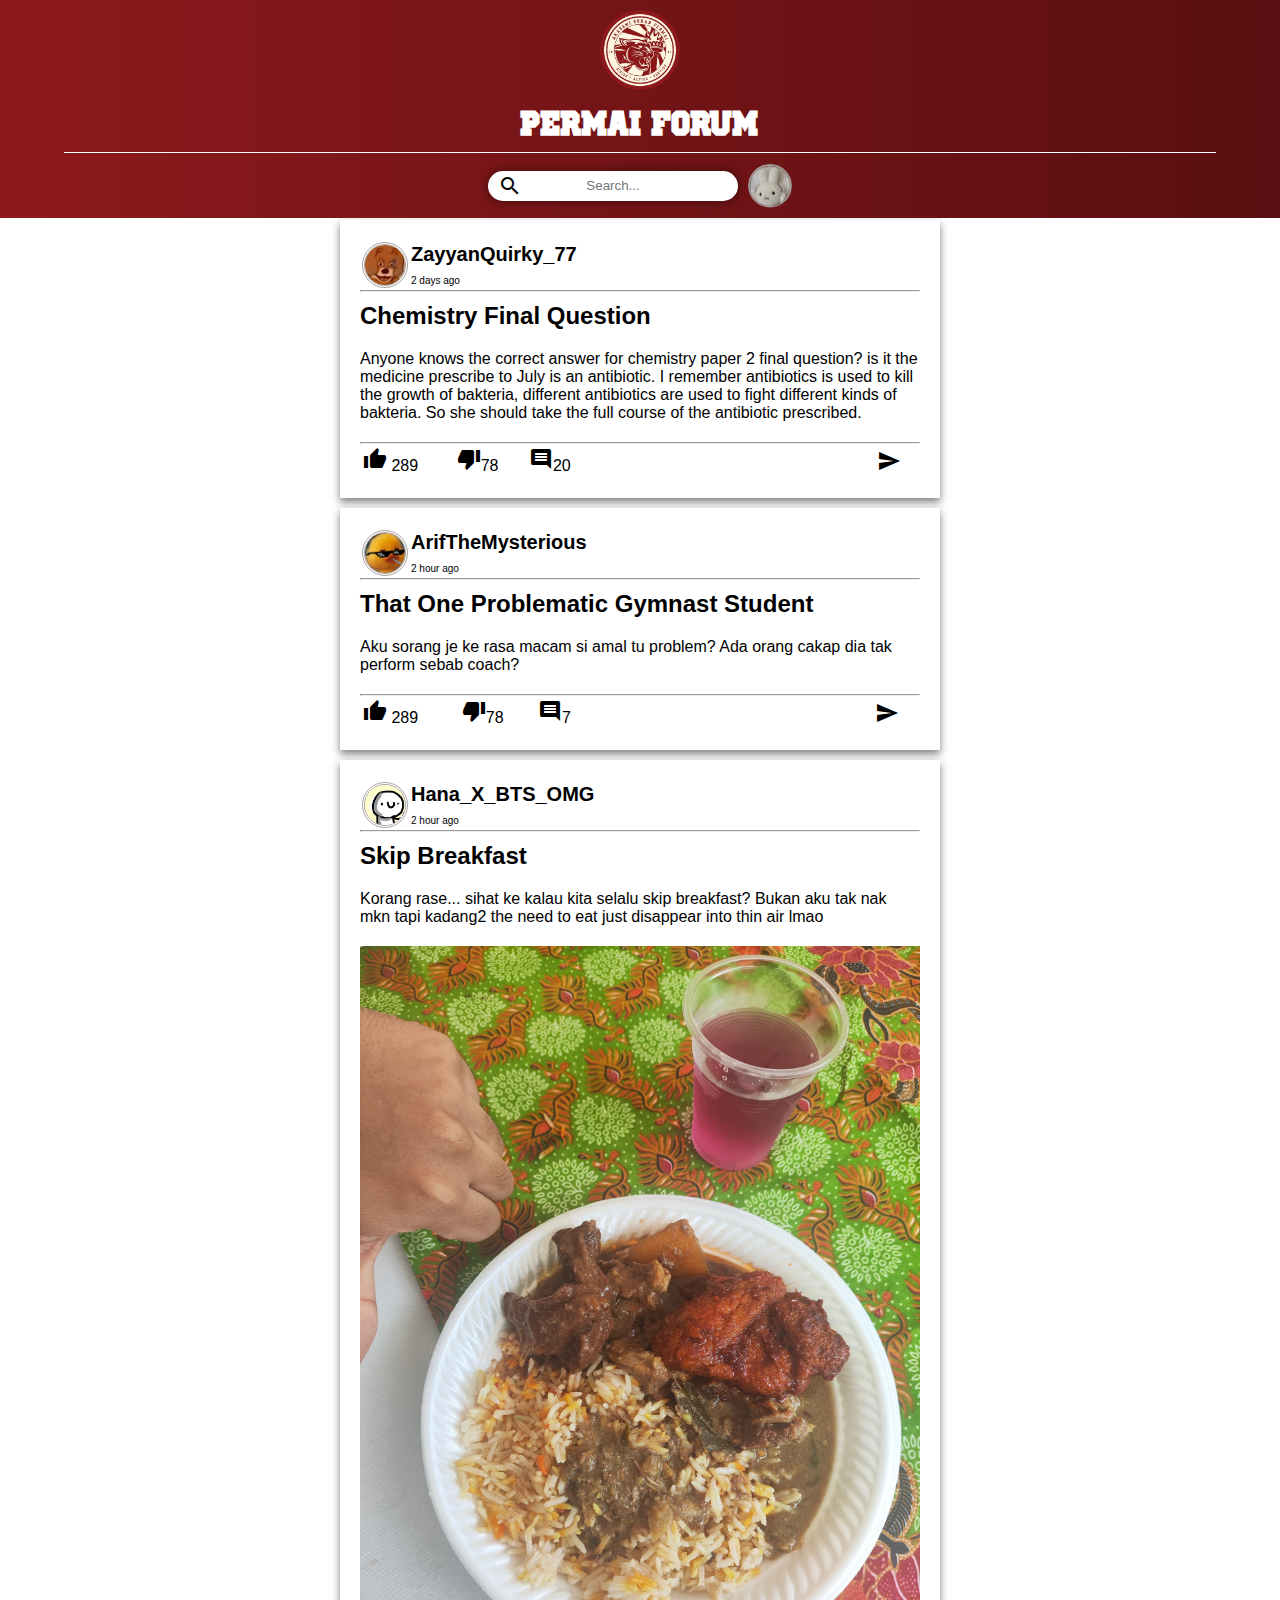
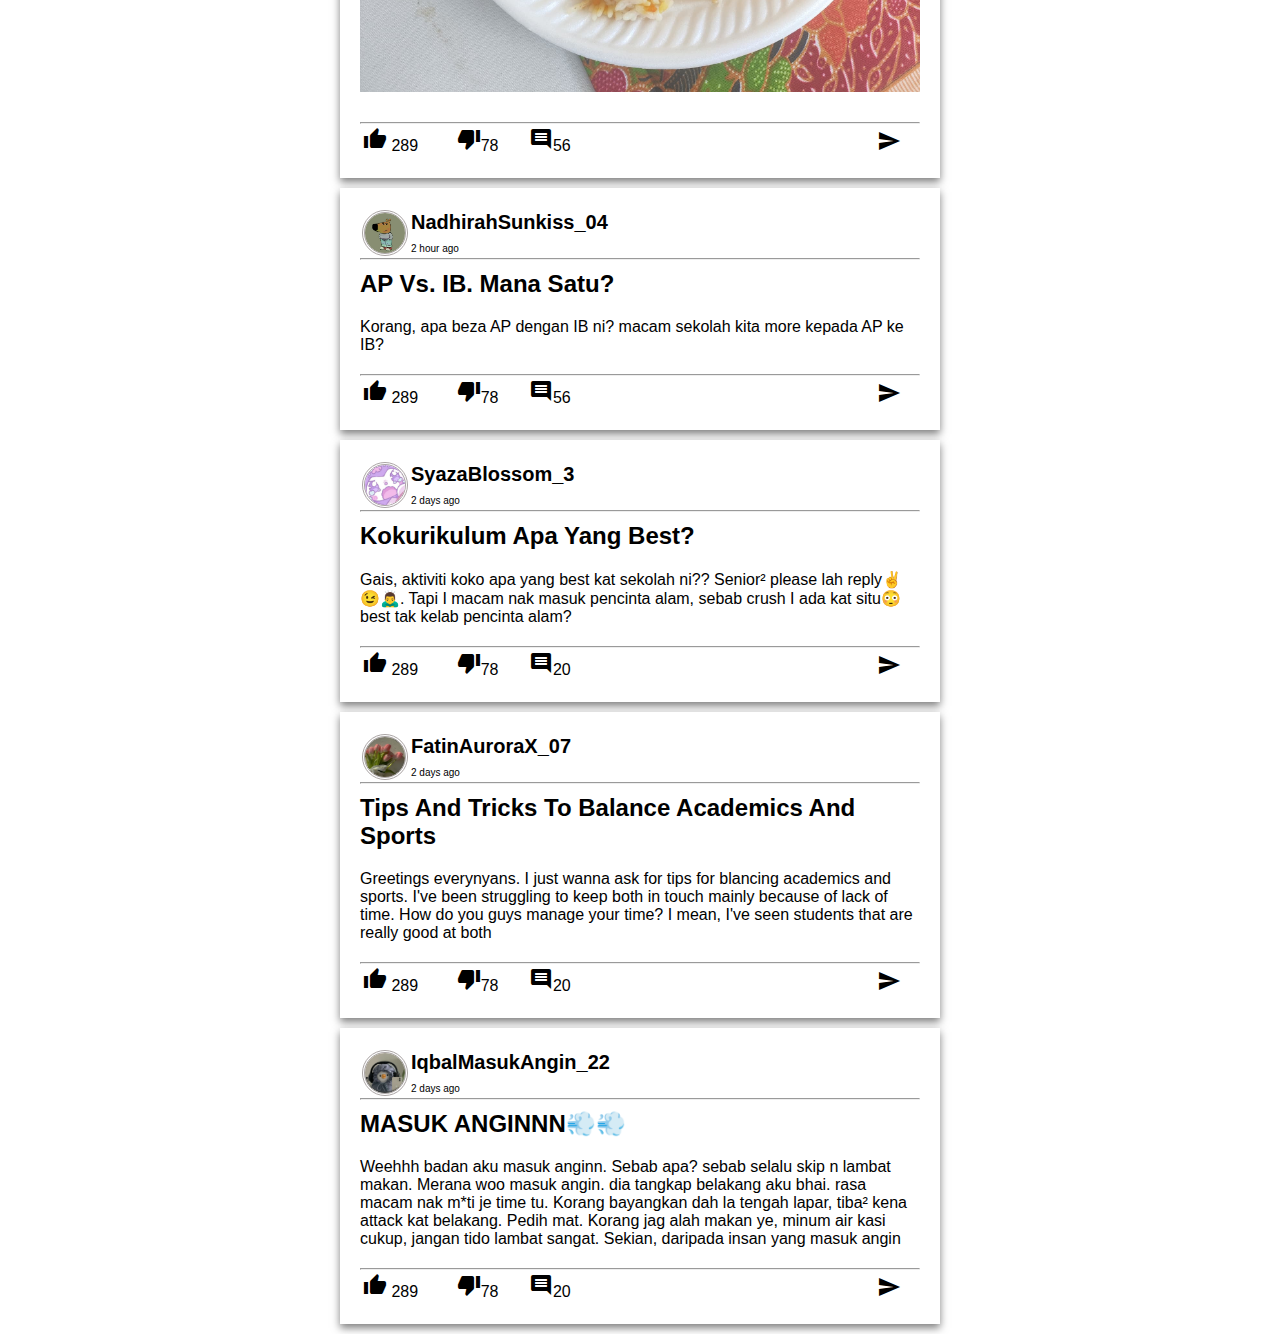
==== commit 79356562: "update" ====
--- a/index.html
+++ b/index.html
@@ -85,7 +85,7 @@
                 <hr>
                 <div class="content_card">
                     <div class="topic">
-                        <h2>That one problematic gymnast student</h2>
+                        <h2>That One Problematic Gymnast Student</h2>
                     </div>
                     <div class="content">
                         <p>Aku sorang je ke rasa macam si amal tu problem? Ada orang cakap dia tak perform sebab coach?</p>
@@ -100,7 +100,7 @@
                                         289
                                     </td>
                                     <td id="user_functions_button"><i class="material-icons">thumb_down</i>78</td>
-                                    <td id="user_functions_button"><a href="amal_problem.html"><i class="material-icons">comment</i></a>8</td>
+                                    <td id="user_functions_button"><a href="amal_problem.html"><i class="material-icons">comment</i></a>7</td>
                                     <td id="user_functions_gap"></td>
                                     <td id="user_functions_button"><i class="material-icons">send</i></td>
                                 </tr>
@@ -130,7 +130,7 @@
                 <hr>
                 <div class="content_card">
                     <div class="topic">
-                        <h2>Skip breakfast</h2>
+                        <h2>Skip Breakfast</h2>
                     </div>
                     <div class="content">
                         <p>
@@ -178,7 +178,7 @@
                 <hr>
                 <div class="content_card">
                     <div class="topic">
-                        <h2>AP vs. IB. Mana satu?</h2>
+                        <h2>AP Vs. IB. Mana Satu?</h2>
                     </div>
                     <div class="content">
                         <p>
@@ -225,7 +225,7 @@
                 <hr>
                 <div class="content_card">
                     <div class="topic">
-                        <h2>Kokurikulum apa yang best?</h2>
+                        <h2>Kokurikulum Apa Yang Best?</h2>
                     </div>
                     <div class="content">
                         <p>Gais, aktiviti koko apa yang best kat sekolah ni?? Senior² please lah reply✌️😉🙇‍♂️. Tapi I macam nak masuk pencinta alam, sebab crush I ada kat situ😳best tak kelab pencinta alam?</p>
@@ -266,7 +266,7 @@
                 <hr>
                 <div class="content_card">
                     <div class="topic">
-                        <h2>Tips and tricks to balance academics and sports</h2>
+                        <h2>Tips And Tricks To Balance Academics And Sports</h2>
                     </div>
                     <div class="content">
                         <p>
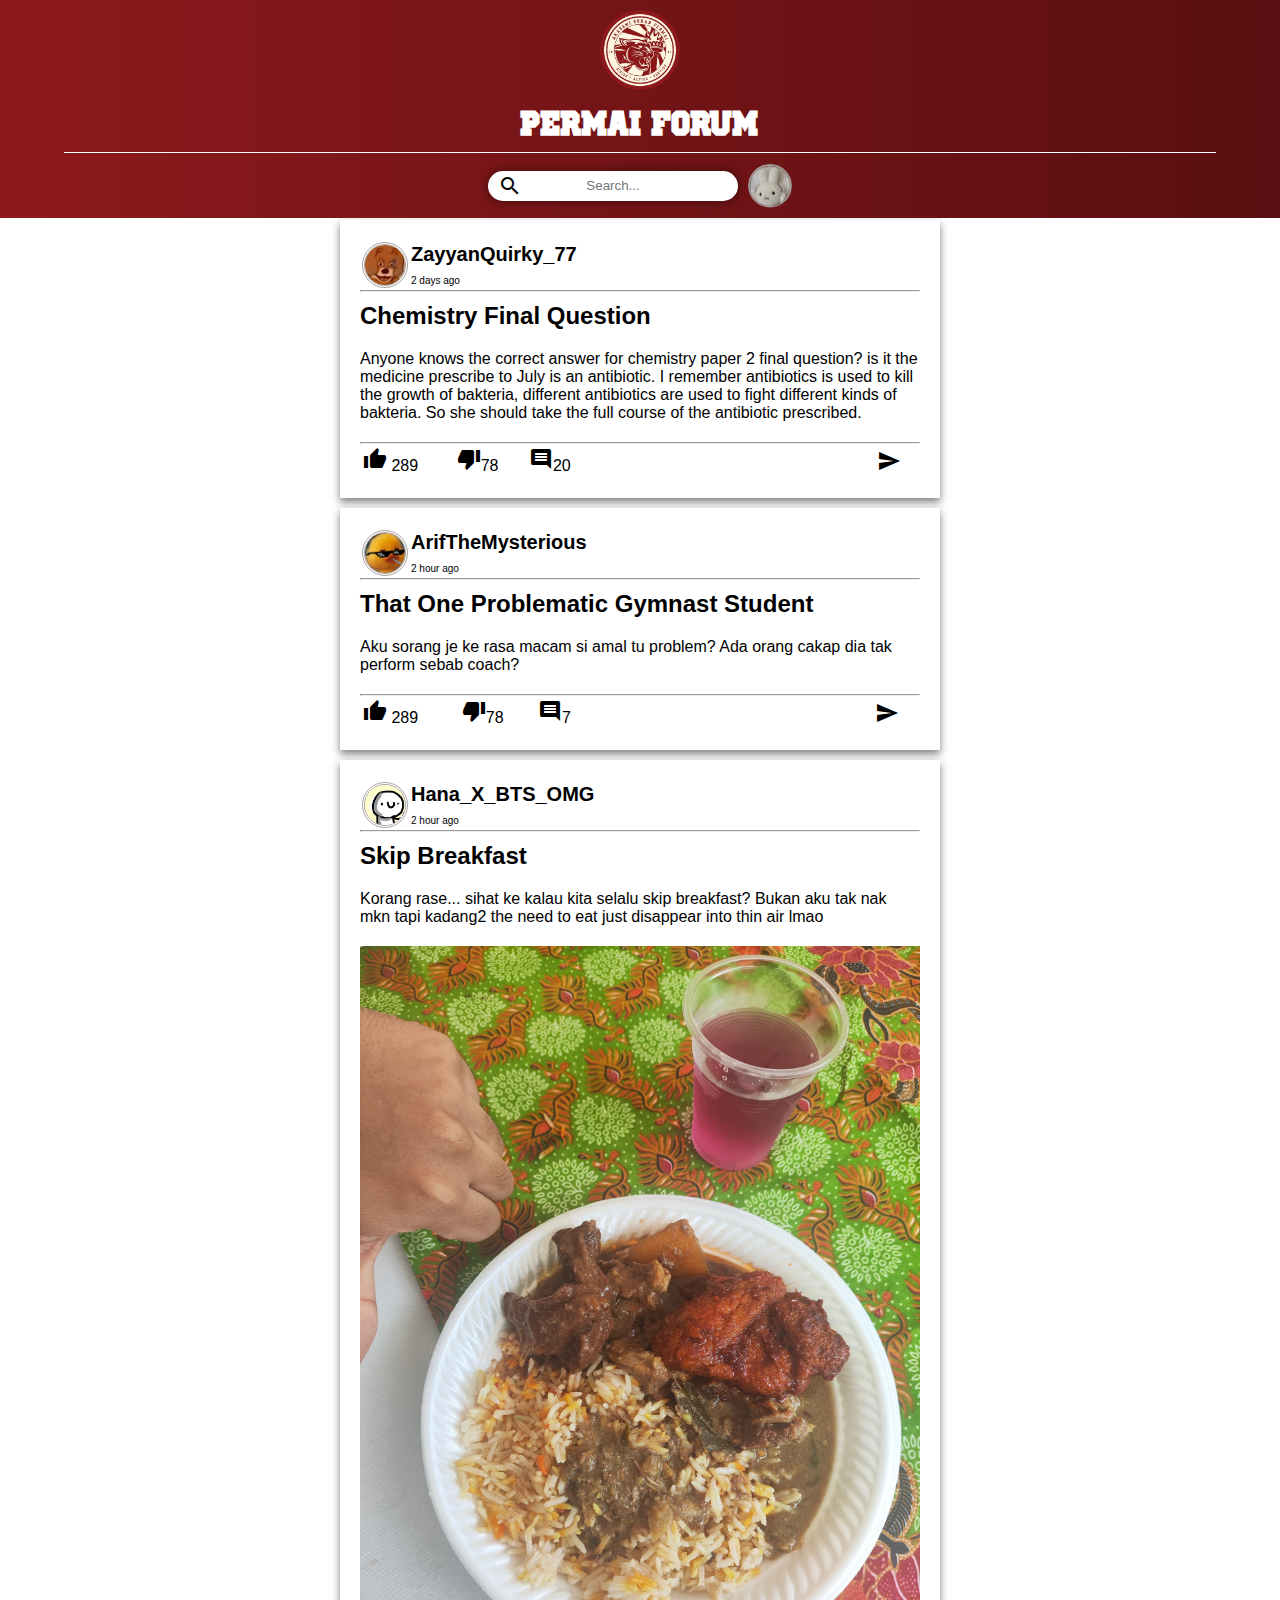
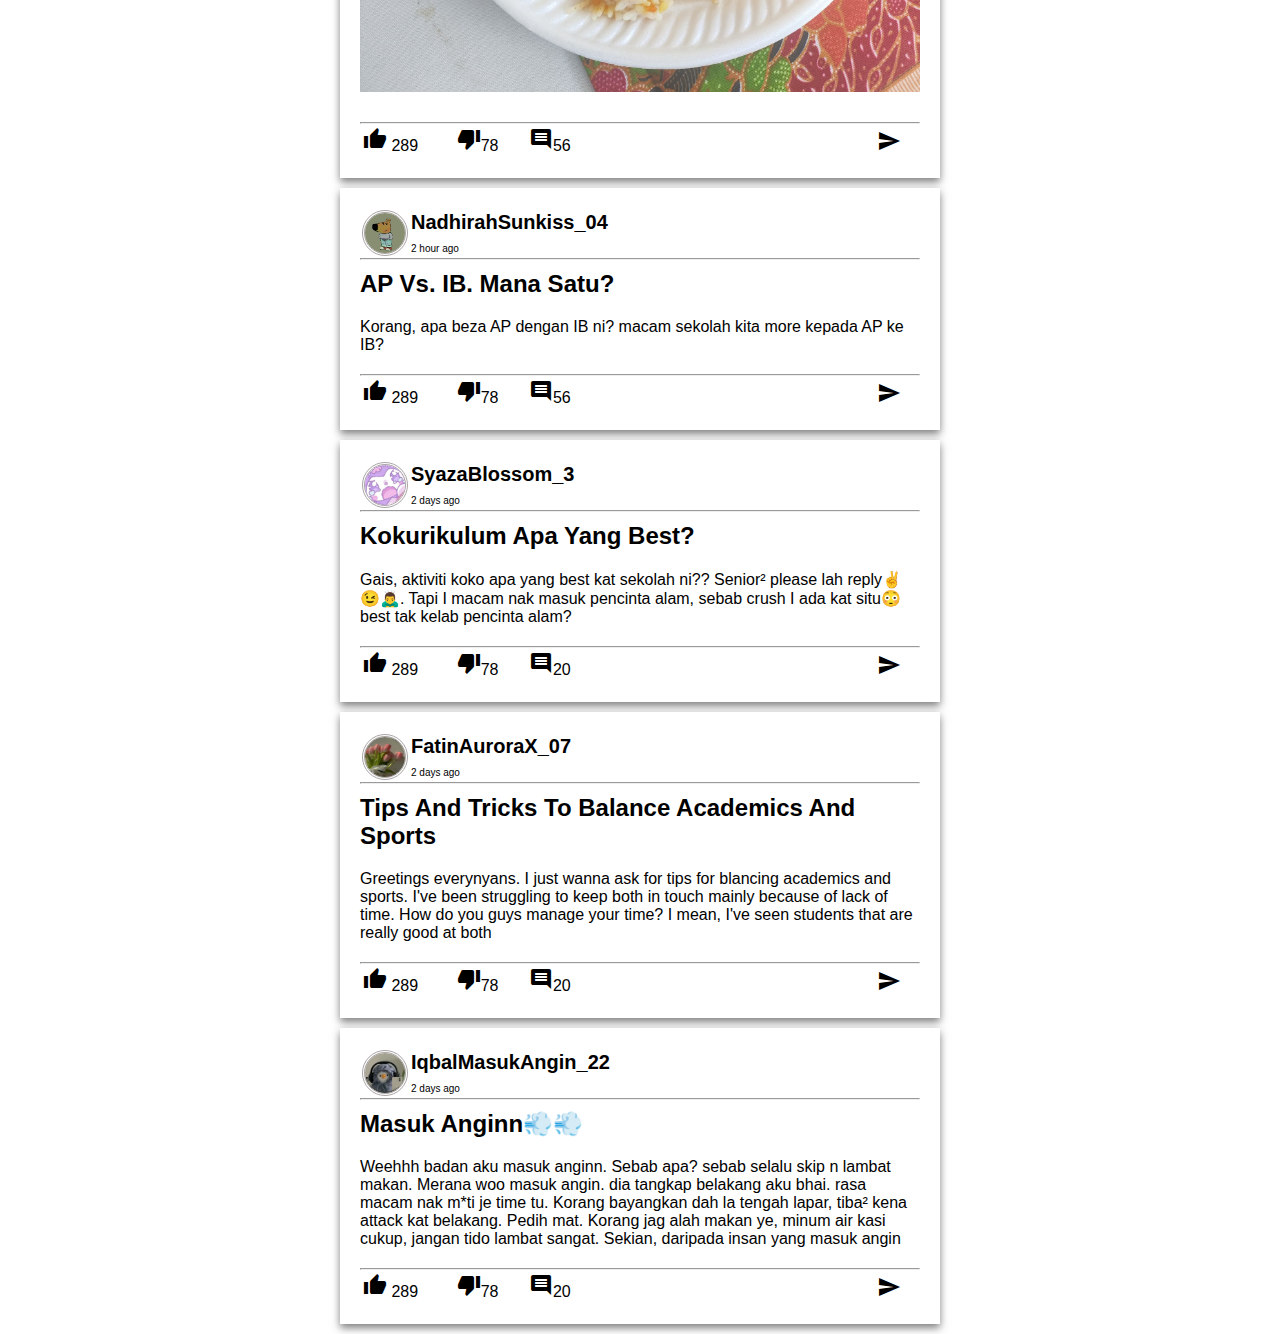
==== commit fa7b3cf5: "update" ====
--- a/index.html
+++ b/index.html
@@ -309,7 +309,7 @@
                 <hr>
                 <div class="content_card">
                     <div class="topic">
-                        <h2>MASUK ANGINNN💨💨</h2>
+                        <h2>Masuk Anginn💨💨</h2>
                     </div>
                     <div class="content">
                         <p>
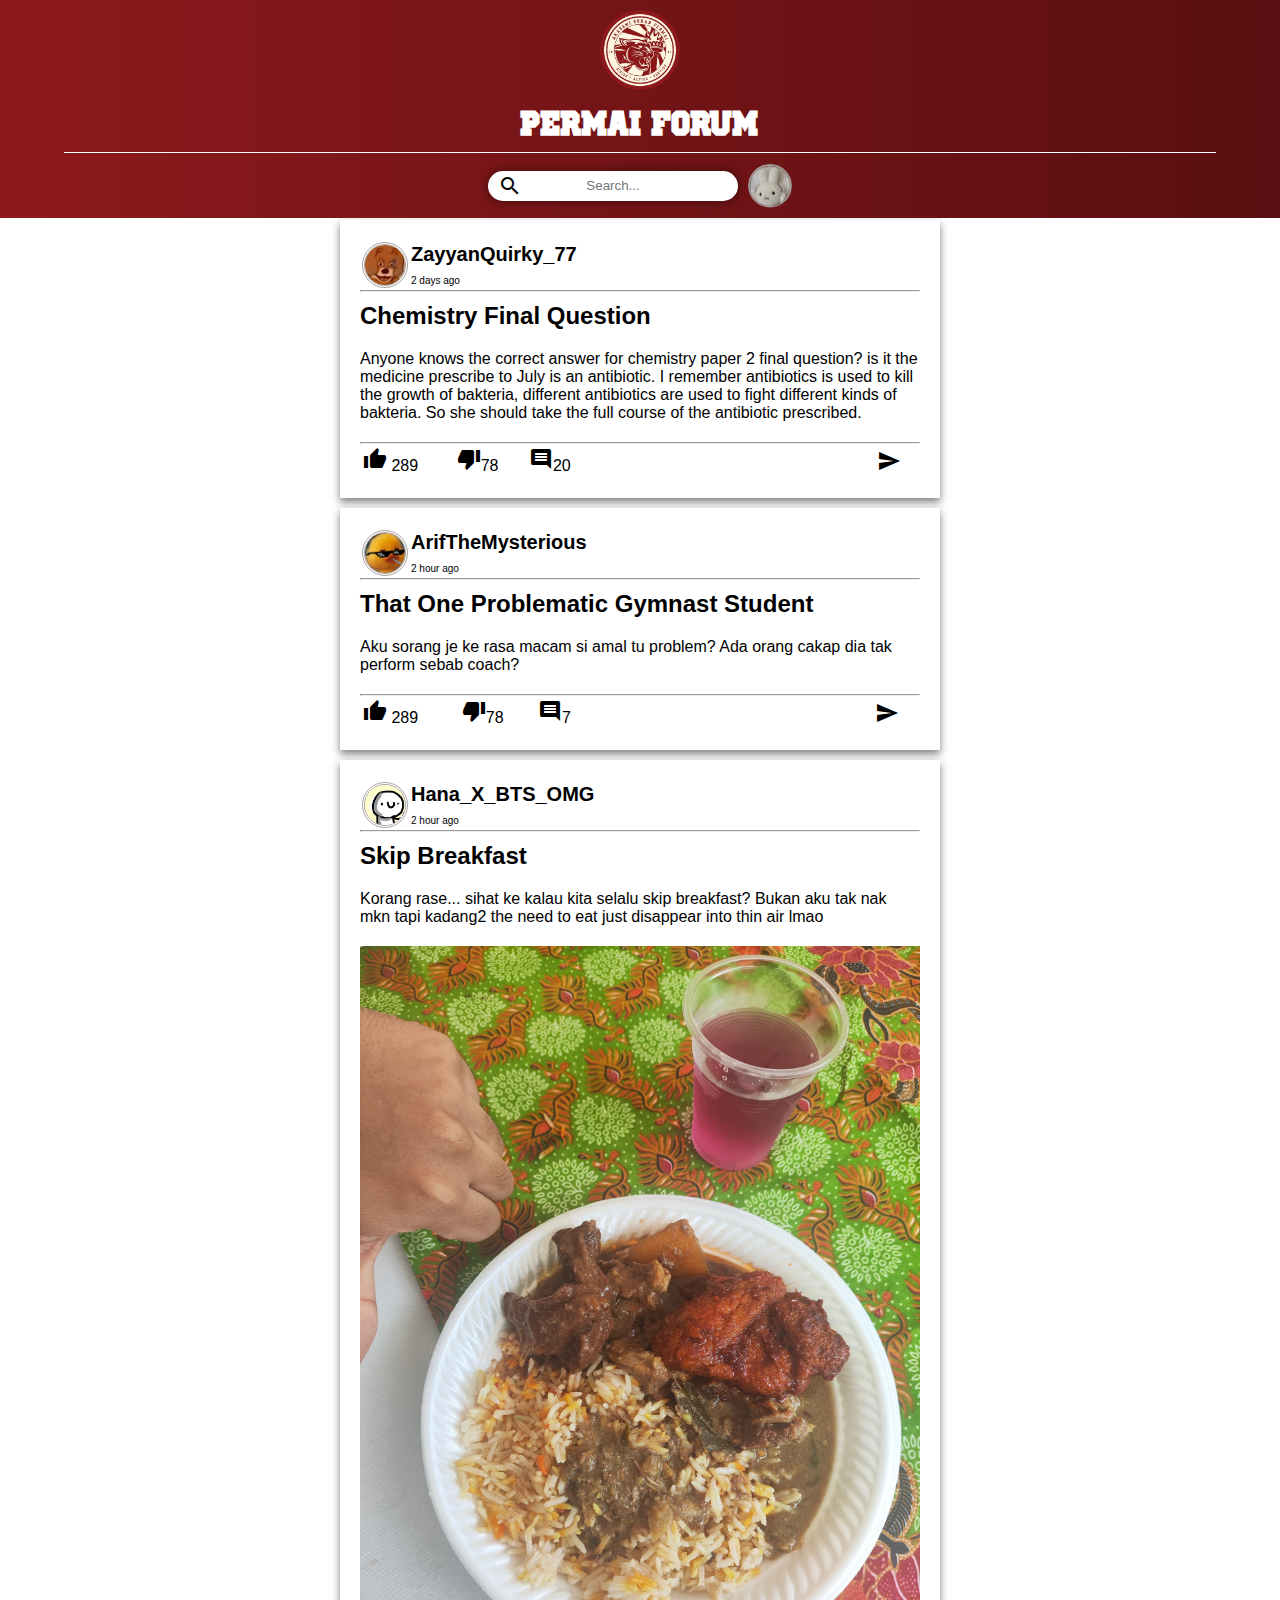
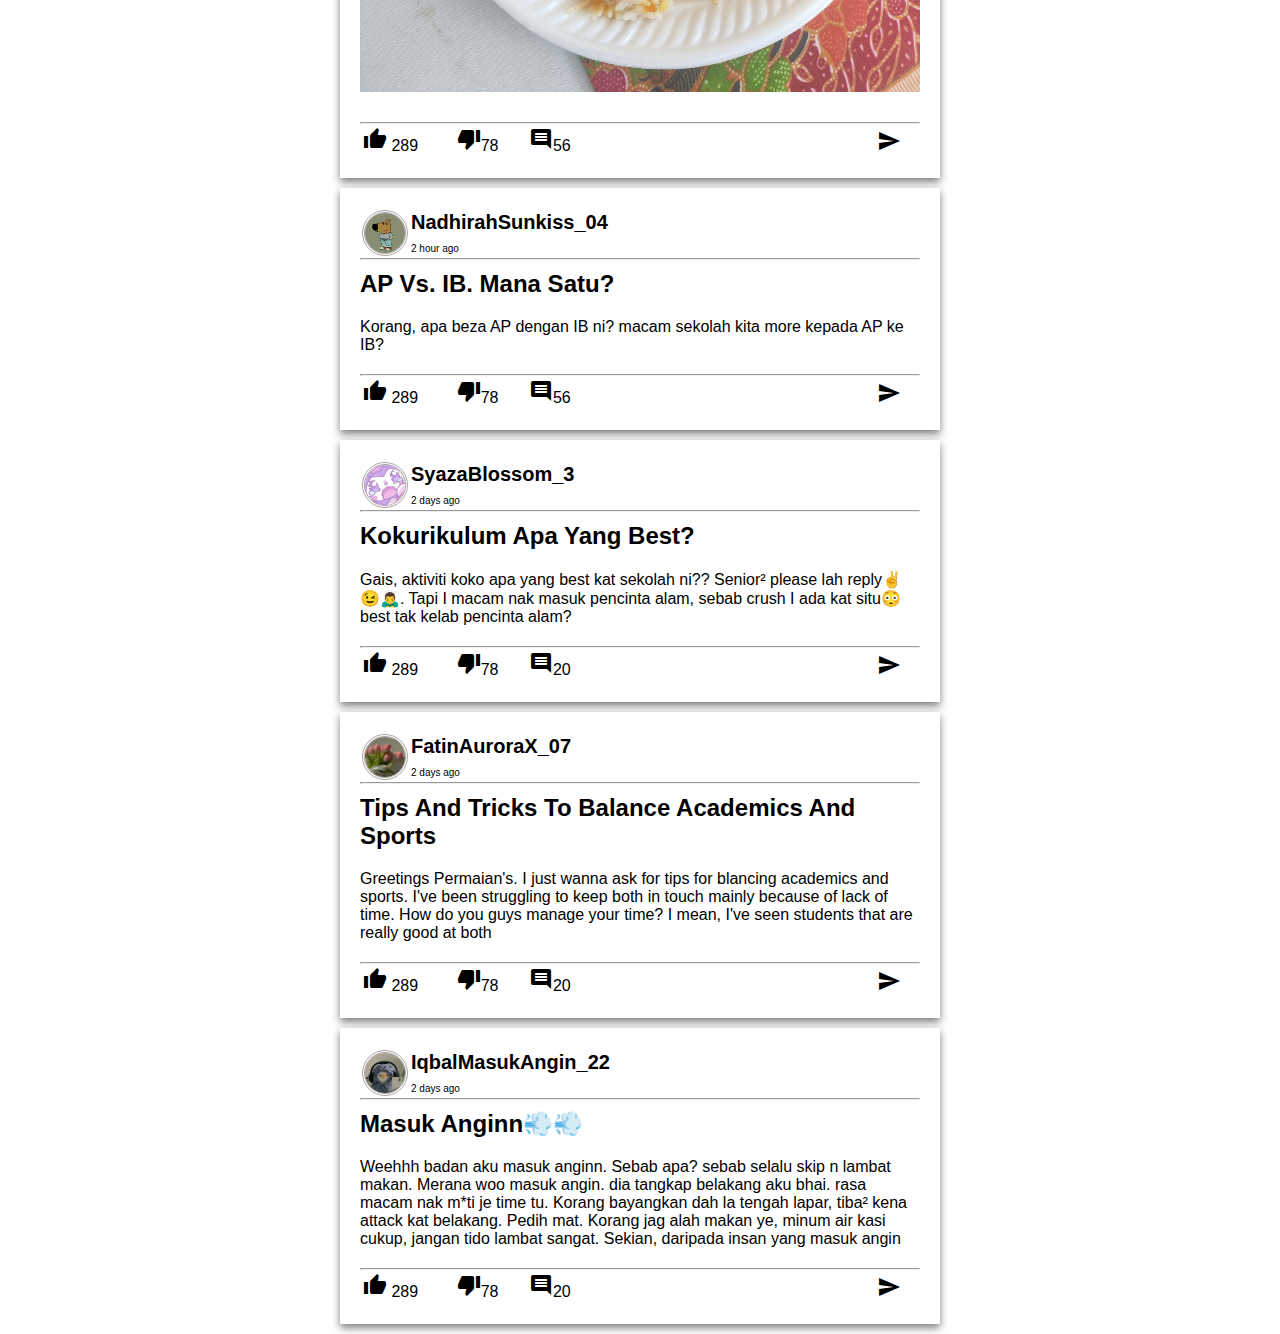
==== commit a8f3d651: "update" ====
--- a/index.html
+++ b/index.html
@@ -270,7 +270,7 @@
                     </div>
                     <div class="content">
                         <p>
-                            Greetings everynyans. I just wanna ask for tips for blancing academics and sports. I've been struggling to keep both in touch mainly because of lack of time. How do you guys manage your time? I mean, I've seen students that are really good at both
+                            Greetings Permaian's. I just wanna ask for tips for blancing academics and sports. I've been struggling to keep both in touch mainly because of lack of time. How do you guys manage your time? I mean, I've seen students that are really good at both
                         </p>
                     </div>
                     <hr>
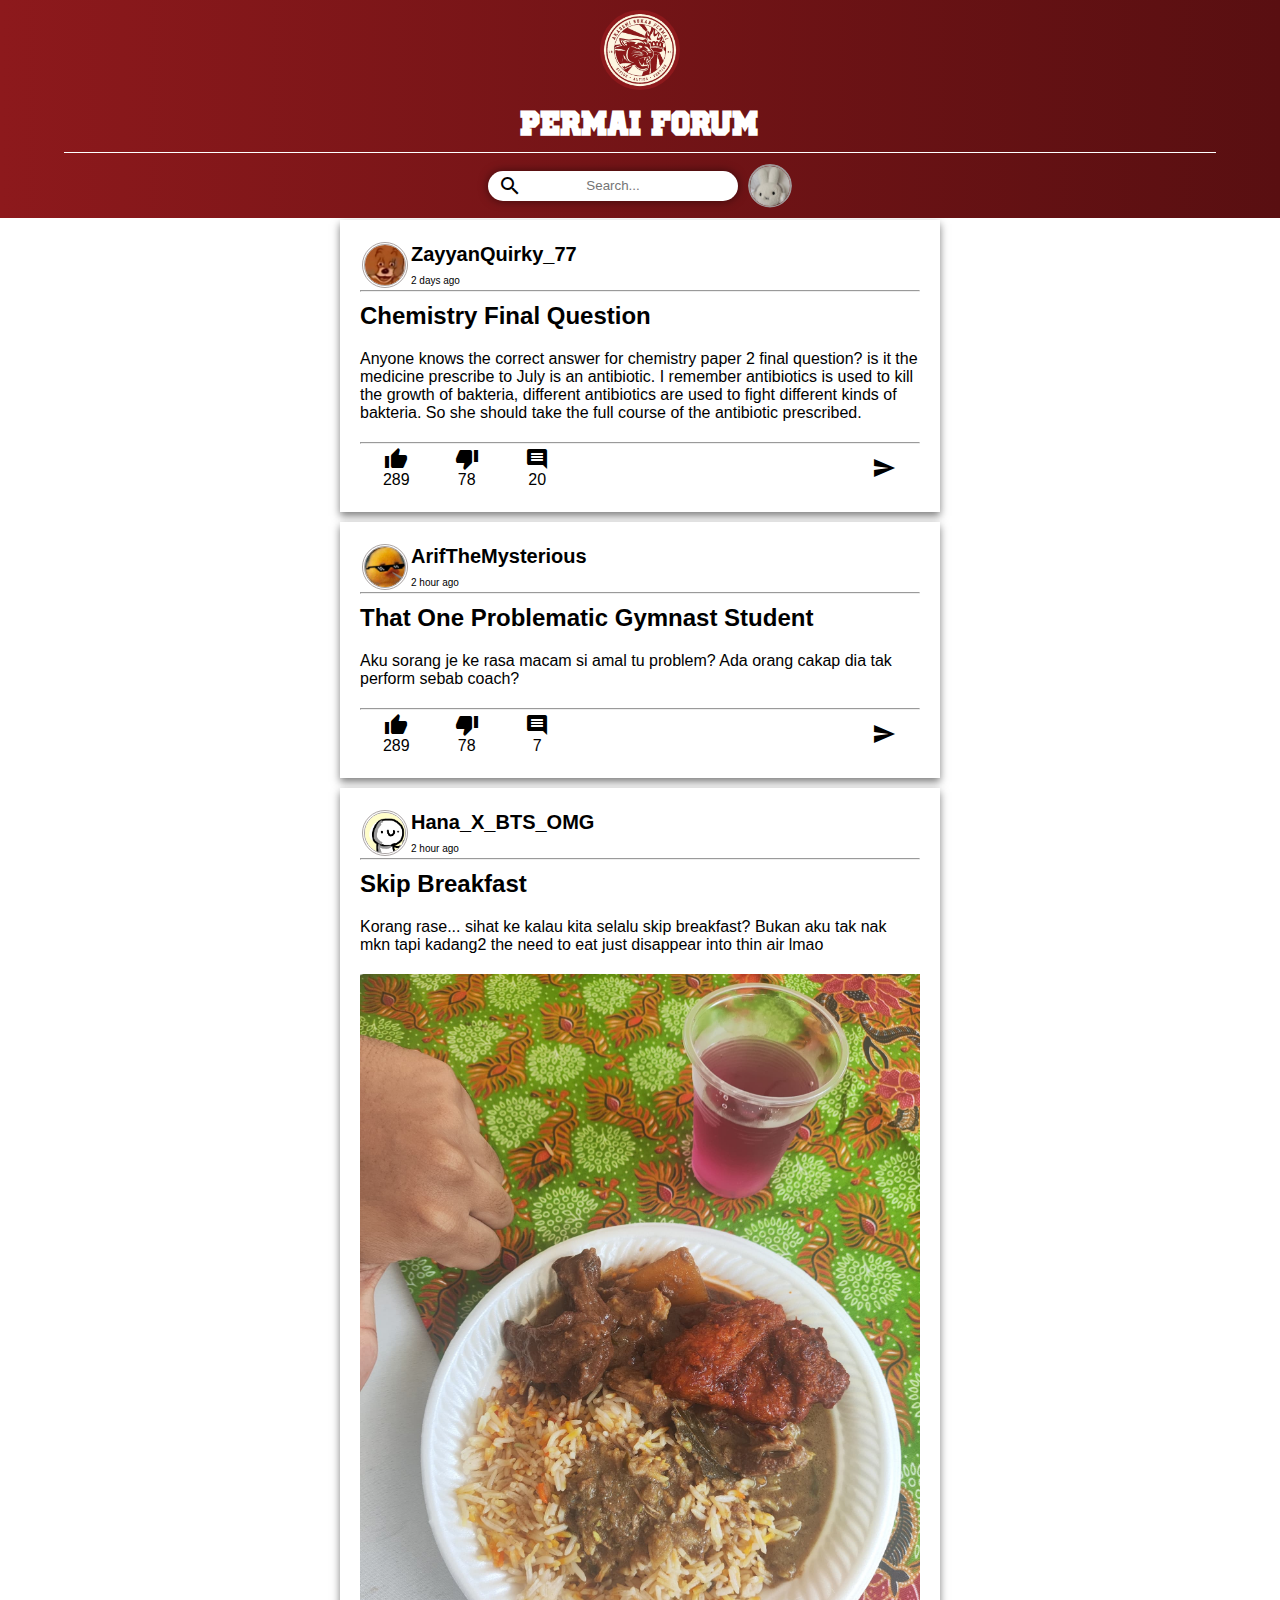
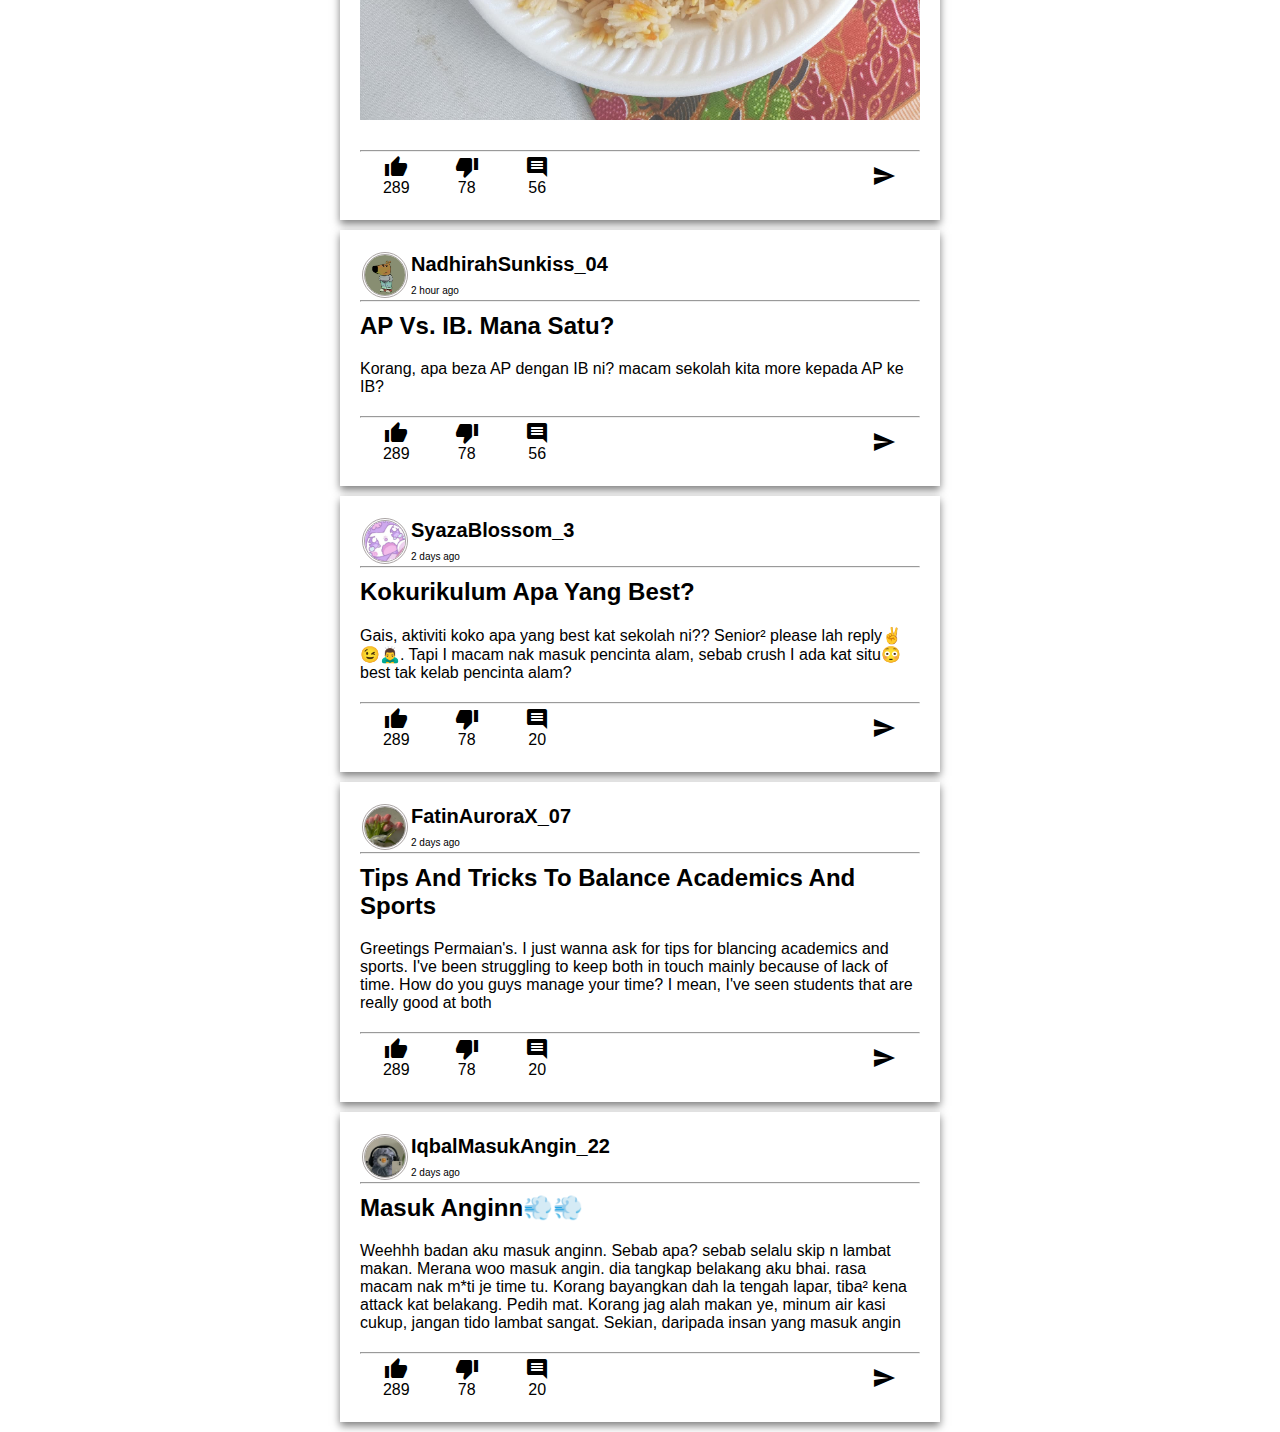
==== commit a73f8cfd: "update" ====
--- a/index.html
+++ b/index.html
@@ -54,12 +54,9 @@
                         <div>
                             <table class="user_functions">
                                 <tr id="user_functions">
-                                    <td id="user_functions">
-                                        <i class="material-icons">thumb_up</i>
-                                        289
-                                    </td>
-                                    <td id="user_functions_button"><i class="material-icons">thumb_down</i>78</td>
-                                    <td id="user_functions_button"><i class="material-icons">comment</i>20</td>
+                                    <td id="user_functions_button"><i class="material-icons">thumb_up</i><br>289</td>
+                                    <td id="user_functions_button"><i class="material-icons">thumb_down</i><br>78</td>
+                                    <td id="user_functions_button"><i class="material-icons">comment</i><br>20</td>
                                     <td id="user_functions_gap"></td>
                                     <td id="user_functions_button"><i class="material-icons">send</i></td>
                                 </tr>
@@ -95,12 +92,9 @@
                         <div>
                             <table class="user_functions">
                                 <tr id="user_functions">
-                                    <td id="user_functions">
-                                        <i class="material-icons">thumb_up</i>
-                                        289
-                                    </td>
-                                    <td id="user_functions_button"><i class="material-icons">thumb_down</i>78</td>
-                                    <td id="user_functions_button"><a href="amal_problem.html"><i class="material-icons">comment</i></a>7</td>
+                                    <td id="user_functions_button"><i class="material-icons">thumb_up</i><br>289</td>
+                                    <td id="user_functions_button"><i class="material-icons">thumb_down</i><br>78</td>
+                                    <td id="user_functions_button"><a href="amal_problem.html"><i class="material-icons">comment</i></a><br>7</td>
                                     <td id="user_functions_gap"></td>
                                     <td id="user_functions_button"><i class="material-icons">send</i></td>
                                 </tr>
@@ -143,12 +137,9 @@
                         <div>
                             <table class="user_functions">
                                 <tr id="user_functions">
-                                    <td id="user_functions">
-                                        <i class="material-icons">thumb_up</i>
-                                        289
-                                    </td>
-                                    <td id="user_functions_button"><i class="material-icons">thumb_down</i>78</td>
-                                    <td id="user_functions_button"><i class="material-icons">comment</i>56</td>
+                                    <td id="user_functions_button"><i class="material-icons">thumb_up</i><br>289</td>
+                                    <td id="user_functions_button"><i class="material-icons">thumb_down</i><br>78</td>
+                                    <td id="user_functions_button"><i class="material-icons">comment</i><br>56</td>
                                     <td id="user_functions_gap"></td>
                                     <td id="user_functions_button"><i class="material-icons">send</i></td>
                                 </tr>
@@ -190,12 +181,9 @@
                         <div>
                             <table class="user_functions">
                                 <tr id="user_functions">
-                                    <td id="user_functions">
-                                        <i class="material-icons">thumb_up</i>
-                                        289
-                                    </td>
-                                    <td id="user_functions_button"><i class="material-icons">thumb_down</i>78</td>
-                                    <td id="user_functions_button"><i class="material-icons">comment</i>56</td>
+                                    <td id="user_functions_button"><i class="material-icons">thumb_up</i><br>289</td>
+                                    <td id="user_functions_button"><i class="material-icons">thumb_down</i><br>78</td>
+                                    <td id="user_functions_button"><i class="material-icons">comment</i><br>56</td>
                                     <td id="user_functions_gap"></td>
                                     <td id="user_functions_button"><i class="material-icons">send</i></td>
                                 </tr>
@@ -235,12 +223,9 @@
                         <div>
                             <table class="user_functions">
                                 <tr id="user_functions">
-                                    <td id="user_functions">
-                                        <i class="material-icons">thumb_up</i>
-                                        289
-                                    </td>
-                                    <td id="user_functions_button"><i class="material-icons">thumb_down</i>78</td>
-                                    <td id="user_functions_button"><i class="material-icons">comment</i>20</td>
+                                    <td id="user_functions_button"><i class="material-icons">thumb_up</i><br>289</td>
+                                    <td id="user_functions_button"><i class="material-icons">thumb_down</i><br>78</td>
+                                    <td id="user_functions_button"><i class="material-icons">comment</i><br>20</td>
                                     <td id="user_functions_gap"></td>
                                     <td id="user_functions_button"><i class="material-icons">send</i></td>
                                 </tr>
@@ -278,12 +263,9 @@
                         <div>
                             <table class="user_functions">
                                 <tr id="user_functions">
-                                    <td id="user_functions">
-                                        <i class="material-icons">thumb_up</i>
-                                        289
-                                    </td>
-                                    <td id="user_functions_button"><i class="material-icons">thumb_down</i>78</td>
-                                    <td id="user_functions_button"><i class="material-icons">comment</i>20</td>
+                                    <td id="user_functions_button"><i class="material-icons">thumb_up</i><br>289</td>
+                                    <td id="user_functions_button"><i class="material-icons">thumb_down</i><br>78</td>
+                                    <td id="user_functions_button"><i class="material-icons">comment</i><br>20</td>
                                     <td id="user_functions_gap"></td>
                                     <td id="user_functions_button"><i class="material-icons">send</i></td>
                                 </tr>
@@ -321,12 +303,9 @@
                         <div>
                             <table class="user_functions">
                                 <tr id="user_functions">
-                                    <td id="user_functions">
-                                        <i class="material-icons">thumb_up</i>
-                                        289
-                                    </td>
-                                    <td id="user_functions_button"><i class="material-icons">thumb_down</i>78</td>
-                                    <td id="user_functions_button"><i class="material-icons">comment</i>20</td>
+                                    <td id="user_functions_button"><i class="material-icons">thumb_up</i><br>289</td>
+                                    <td id="user_functions_button"><i class="material-icons">thumb_down</i><br>78</td>
+                                    <td id="user_functions_button"><i class="material-icons">comment</i><br>20</td>
                                     <td id="user_functions_gap"></td>
                                     <td id="user_functions_button"><i class="material-icons">send</i></td>
                                 </tr>
--- a/homepage.css
+++ b/homepage.css
@@ -414,7 +414,9 @@
 }
 
 #user_functions_button{
-    max-width: 20%;
+    max-width: 10px;
+    width: 5px;
+    text-align: center;
 }
 
 #user_functions_gap{
